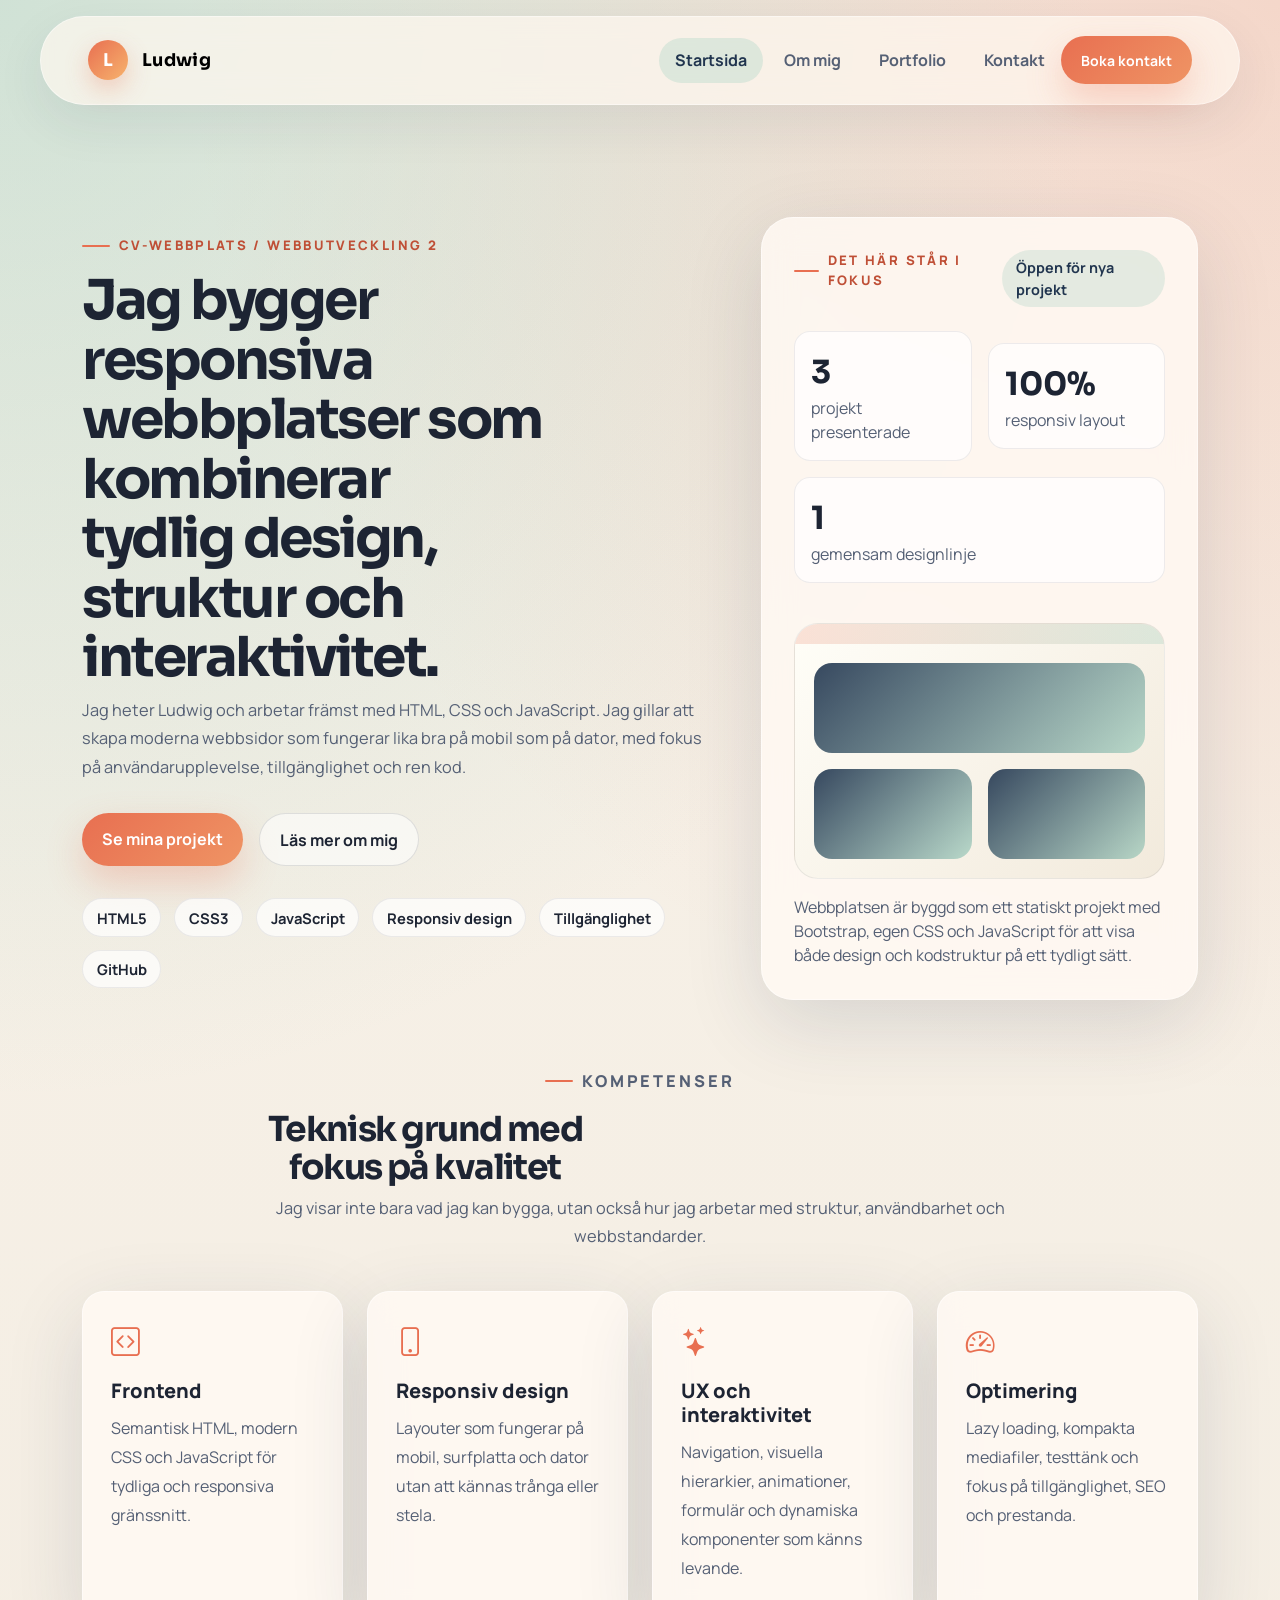
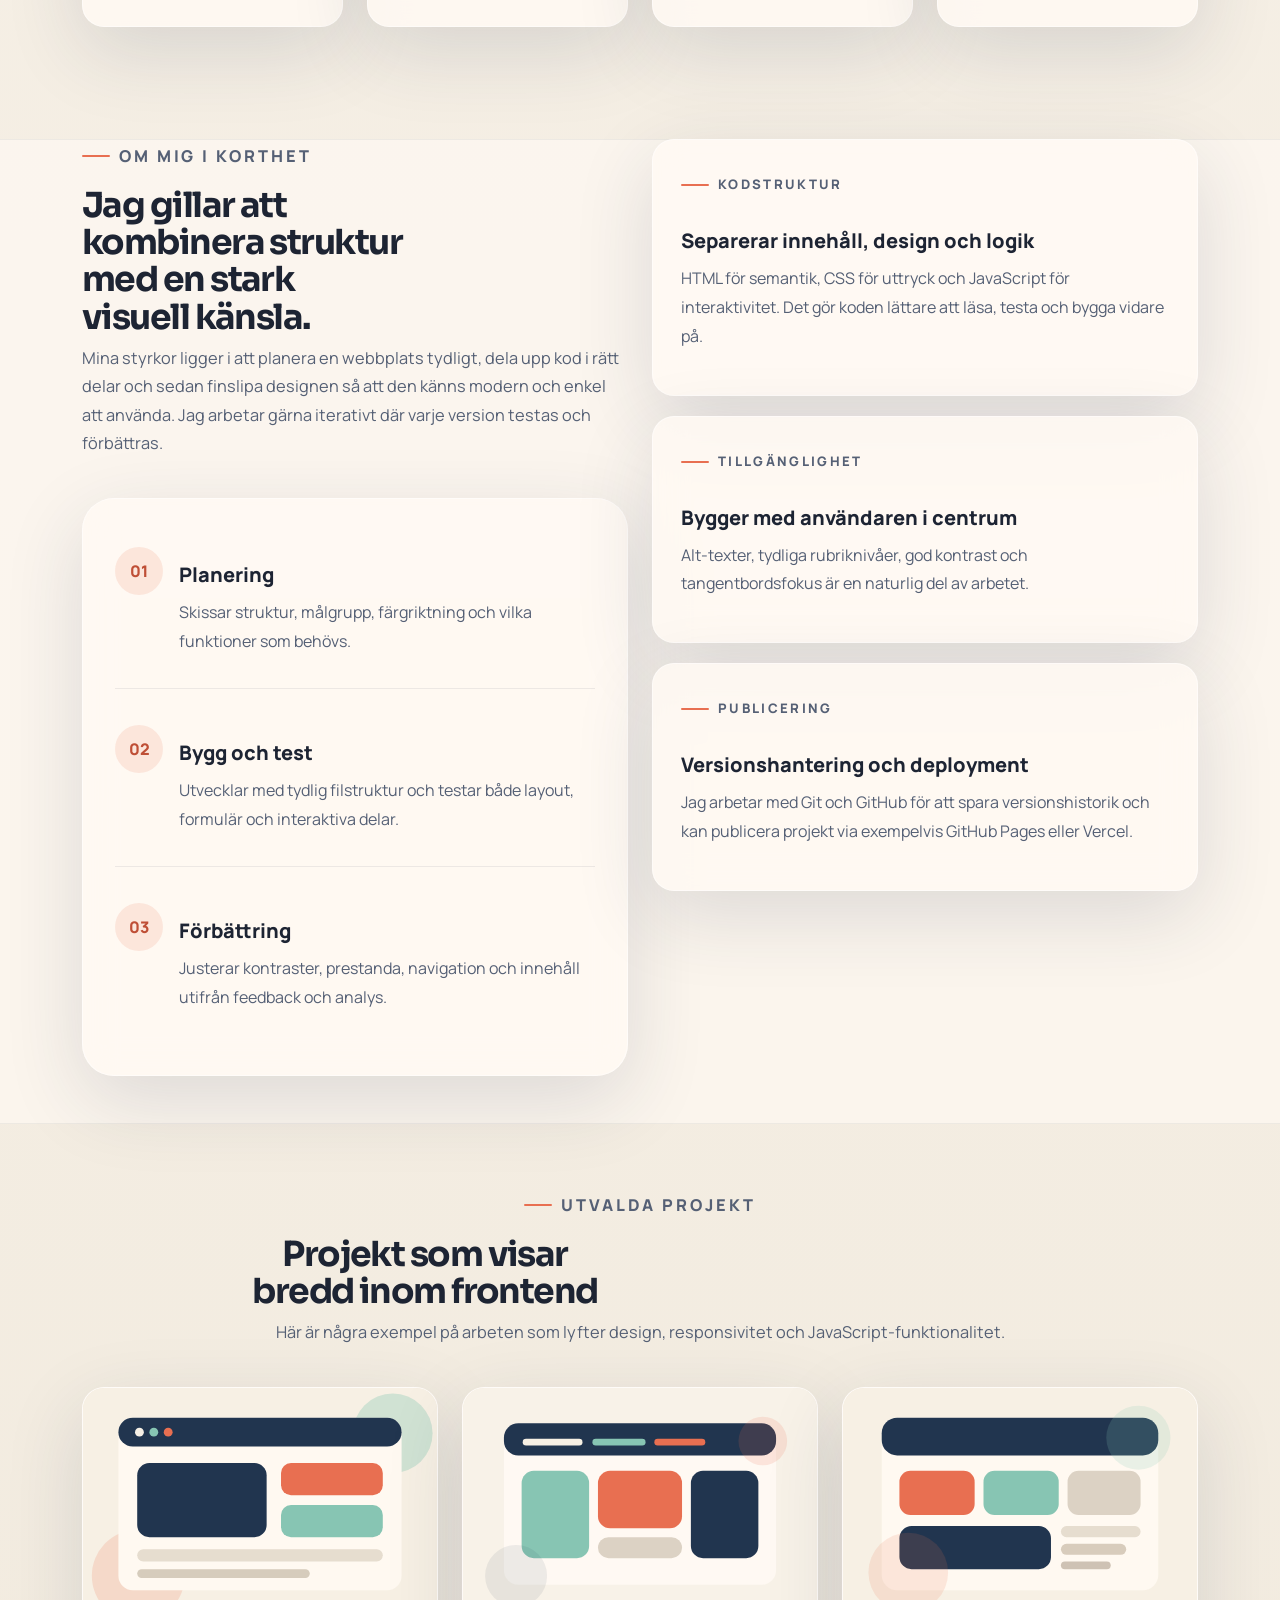
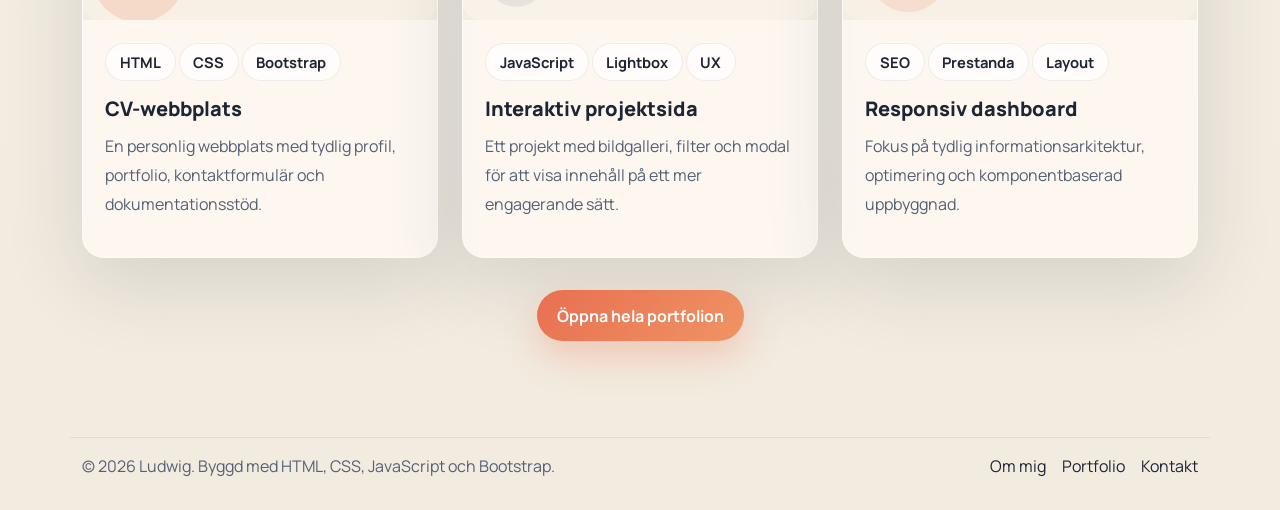
==== index.html @ deae2a29 "dwa" ====
<!doctype html>
<html lang="sv">
<head>
  <meta charset="utf-8">
  <meta name="viewport" content="width=device-width, initial-scale=1">
  <meta name="description" content="Personlig CV-webbplats för Ludwig med fokus på HTML, CSS, JavaScript, responsiv design och interaktiva webbupplevelser.">
  <title>Ludwig | Frontendutvecklare och webbdesigner</title>
  <link rel="preconnect" href="https://fonts.googleapis.com">
  <link rel="preconnect" href="https://fonts.gstatic.com" crossorigin>
  <link href="https://fonts.googleapis.com/css2?family=Manrope:wght@400;500;600;700;800&family=Sora:wght@600;700;800&display=swap" rel="stylesheet">
  <link href="https://cdn.jsdelivr.net/npm/bootstrap@5.3.3/dist/css/bootstrap.min.css" rel="stylesheet">
  <link href="https://cdn.jsdelivr.net/npm/bootstrap-icons@1.11.3/font/bootstrap-icons.min.css" rel="stylesheet">
  <link rel="stylesheet" href="assets/css/style.css">
</head>
<body data-page="home">
  <a class="skip-link" href="#main-content">Hoppa till innehållet</a>

  <header class="site-header">
    <nav class="navbar navbar-expand-lg">
      <div class="container">
        <a class="navbar-brand" href="index.html" aria-label="Startsida">
          <span class="brand-mark">L</span>
          <span>Ludwig</span>
        </a>
        <button class="navbar-toggler" type="button" data-bs-toggle="collapse" data-bs-target="#primary-nav" aria-controls="primary-nav" aria-expanded="false" aria-label="Visa navigation">
          <span class="navbar-toggler-icon"></span>
        </button>
        <div class="collapse navbar-collapse" id="primary-nav">
          <ul class="navbar-nav ms-auto mb-3 mb-lg-0">
            <li class="nav-item"><a class="nav-link" data-nav="home" href="index.html">Startsida</a></li>
            <li class="nav-item"><a class="nav-link" data-nav="about" href="om-mig.html">Om mig</a></li>
            <li class="nav-item"><a class="nav-link" data-nav="portfolio" href="portfolio.html">Portfolio</a></li>
            <li class="nav-item"><a class="nav-link" data-nav="contact" href="kontakt.html">Kontakt</a></li>
          </ul>
          <a class="btn btn-brand btn-sm" href="kontakt.html">Boka kontakt</a>
        </div>
      </div>
    </nav>
  </header>

  <main id="main-content">
    <section class="hero-section">
      <div class="container">
        <div class="row align-items-center g-5">
          <div class="col-lg-7" data-reveal>
            <p class="eyebrow">CV-webbplats / Webbutveckling 2</p>
            <h1 class="display-title">Jag bygger responsiva webbplatser som kombinerar tydlig design, struktur och interaktivitet.</h1>
            <p class="lead-copy">
              Jag heter Ludwig och arbetar främst med HTML, CSS och JavaScript. Jag gillar att skapa moderna webbsidor som fungerar lika bra på mobil som på dator, med fokus på användarupplevelse, tillgänglighet och ren kod.
            </p>
            <div class="hero-actions">
              <a class="btn btn-brand" href="portfolio.html">Se mina projekt</a>
              <a class="btn btn-ghost" href="om-mig.html">Läs mer om mig</a>
            </div>
            <div class="skill-strip" aria-label="Nyckelkompetenser">
              <span>HTML5</span>
              <span>CSS3</span>
              <span>JavaScript</span>
              <span>Responsiv design</span>
              <span>Tillgänglighet</span>
              <span>GitHub</span>
            </div>
          </div>
          <div class="col-lg-5" data-reveal>
            <div class="hero-card">
              <div class="hero-card-top">
                <p class="mini-label">Det här står i fokus</p>
                <span class="availability-pill">Öppen för nya projekt</span>
              </div>
              <div class="hero-metrics">
                <article>
                  <strong>3</strong>
                  <span>projekt presenterade</span>
                </article>
                <article>
                  <strong>100%</strong>
                  <span>responsiv layout</span>
                </article>
                <article>
                  <strong>1</strong>
                  <span>gemensam designlinje</span>
                </article>
              </div>
              <div class="hero-preview">
                <div class="preview-window">
                  <div class="preview-bar"></div>
                  <div class="preview-content">
                    <div class="preview-panel preview-panel-large"></div>
                    <div class="preview-row">
                      <div class="preview-panel"></div>
                      <div class="preview-panel"></div>
                    </div>
                  </div>
                </div>
              </div>
              <p class="hero-note">
                Webbplatsen är byggd som ett statiskt projekt med Bootstrap, egen CSS och JavaScript för att visa både design och kodstruktur på ett tydligt sätt.
              </p>
            </div>
          </div>
        </div>
      </div>
    </section>

    <section class="section-space">
      <div class="container">
        <div class="section-heading" data-reveal>
          <p class="eyebrow">Kompetenser</p>
          <h2>Teknisk grund med fokus på kvalitet</h2>
          <p>Jag visar inte bara vad jag kan bygga, utan också hur jag arbetar med struktur, användbarhet och webbstandarder.</p>
        </div>
        <div class="row g-4">
          <div class="col-md-6 col-xl-3" data-reveal>
            <article class="feature-card">
              <i class="bi bi-code-square" aria-hidden="true"></i>
              <h3>Frontend</h3>
              <p>Semantisk HTML, modern CSS och JavaScript för tydliga och responsiva gränssnitt.</p>
            </article>
          </div>
          <div class="col-md-6 col-xl-3" data-reveal>
            <article class="feature-card">
              <i class="bi bi-phone" aria-hidden="true"></i>
              <h3>Responsiv design</h3>
              <p>Layouter som fungerar på mobil, surfplatta och dator utan att kännas trånga eller stela.</p>
            </article>
          </div>
          <div class="col-md-6 col-xl-3" data-reveal>
            <article class="feature-card">
              <i class="bi bi-stars" aria-hidden="true"></i>
              <h3>UX och interaktivitet</h3>
              <p>Navigation, visuella hierarkier, animationer, formulär och dynamiska komponenter som känns levande.</p>
            </article>
          </div>
          <div class="col-md-6 col-xl-3" data-reveal>
            <article class="feature-card">
              <i class="bi bi-speedometer2" aria-hidden="true"></i>
              <h3>Optimering</h3>
              <p>Lazy loading, kompakta mediafiler, testtänk och fokus på tillgänglighet, SEO och prestanda.</p>
            </article>
          </div>
        </div>
      </div>
    </section>

    <section class="section-space section-surface">
      <div class="container">
        <div class="row g-4 align-items-start">
          <div class="col-lg-6" data-reveal>
            <div class="section-heading left-aligned">
              <p class="eyebrow">Om mig i korthet</p>
              <h2>Jag gillar att kombinera struktur med en stark visuell känsla.</h2>
              <p>
                Mina styrkor ligger i att planera en webbplats tydligt, dela upp kod i rätt delar och sedan finslipa designen så att den känns modern och enkel att använda. Jag arbetar gärna iterativt där varje version testas och förbättras.
              </p>
            </div>
            <div class="timeline-card">
              <div class="timeline-item">
                <span class="timeline-year">01</span>
                <div>
                  <h3>Planering</h3>
                  <p>Skissar struktur, målgrupp, färgriktning och vilka funktioner som behövs.</p>
                </div>
              </div>
              <div class="timeline-item">
                <span class="timeline-year">02</span>
                <div>
                  <h3>Bygg och test</h3>
                  <p>Utvecklar med tydlig filstruktur och testar både layout, formulär och interaktiva delar.</p>
                </div>
              </div>
              <div class="timeline-item">
                <span class="timeline-year">03</span>
                <div>
                  <h3>Förbättring</h3>
                  <p>Justerar kontraster, prestanda, navigation och innehåll utifrån feedback och analys.</p>
                </div>
              </div>
            </div>
          </div>
          <div class="col-lg-6" data-reveal>
            <div class="insight-grid">
              <article class="insight-card">
                <p class="mini-label">Kodstruktur</p>
                <h3>Separerar innehåll, design och logik</h3>
                <p>HTML för semantik, CSS för uttryck och JavaScript för interaktivitet. Det gör koden lättare att läsa, testa och bygga vidare på.</p>
              </article>
              <article class="insight-card">
                <p class="mini-label">Tillgänglighet</p>
                <h3>Bygger med användaren i centrum</h3>
                <p>Alt-texter, tydliga rubriknivåer, god kontrast och tangentbordsfokus är en naturlig del av arbetet.</p>
              </article>
              <article class="insight-card">
                <p class="mini-label">Publicering</p>
                <h3>Versionshantering och deployment</h3>
                <p>Jag arbetar med Git och GitHub för att spara versionshistorik och kan publicera projekt via exempelvis GitHub Pages eller Vercel.</p>
              </article>
            </div>
          </div>
        </div>
      </div>
    </section>

    <section class="section-space">
      <div class="container">
        <div class="section-heading" data-reveal>
          <p class="eyebrow">Utvalda projekt</p>
          <h2>Projekt som visar bredd inom frontend</h2>
          <p>Här är några exempel på arbeten som lyfter design, responsivitet och JavaScript-funktionalitet.</p>
        </div>
        <div class="row g-4">
          <div class="col-md-6 col-xl-4" data-reveal>
            <article class="project-preview-card">
              <img src="assets/images/project-cv.svg" alt="Illustration av en CV-webbplats i webbläsare" width="640" height="420" loading="lazy">
              <div class="project-preview-content">
                <div class="tag-row">
                  <span>HTML</span>
                  <span>CSS</span>
                  <span>Bootstrap</span>
                </div>
                <h3>CV-webbplats</h3>
                <p>En personlig webbplats med tydlig profil, portfolio, kontaktformulär och dokumentationsstöd.</p>
              </div>
            </article>
          </div>
          <div class="col-md-6 col-xl-4" data-reveal>
            <article class="project-preview-card">
              <img src="assets/images/project-gallery.svg" alt="Illustration av ett galleri med bilder och filter" width="640" height="420" loading="lazy">
              <div class="project-preview-content">
                <div class="tag-row">
                  <span>JavaScript</span>
                  <span>Lightbox</span>
                  <span>UX</span>
                </div>
                <h3>Interaktiv projektsida</h3>
                <p>Ett projekt med bildgalleri, filter och modal för att visa innehåll på ett mer engagerande sätt.</p>
              </div>
            </article>
          </div>
          <div class="col-md-6 col-xl-4" data-reveal>
            <article class="project-preview-card">
              <img src="assets/images/project-dashboard.svg" alt="Illustration av en dashboard med statistikpaneler" width="640" height="420" loading="lazy">
              <div class="project-preview-content">
                <div class="tag-row">
                  <span>SEO</span>
                  <span>Prestanda</span>
                  <span>Layout</span>
                </div>
                <h3>Responsiv dashboard</h3>
                <p>Fokus på tydlig informationsarkitektur, optimering och komponentbaserad uppbyggnad.</p>
              </div>
            </article>
          </div>
        </div>
        <div class="section-cta" data-reveal>
          <a class="btn btn-brand" href="portfolio.html">Öppna hela portfolion</a>
        </div>
      </div>
    </section>
  </main>

  <footer class="site-footer">
    <div class="container footer-layout">
      <p>© <span data-current-year></span> Ludwig. Byggd med HTML, CSS, JavaScript och Bootstrap.</p>
      <div class="footer-links">
        <a href="om-mig.html">Om mig</a>
        <a href="portfolio.html">Portfolio</a>
        <a href="kontakt.html">Kontakt</a>
      </div>
    </div>
  </footer>

  <script src="https://cdn.jsdelivr.net/npm/bootstrap@5.3.3/dist/js/bootstrap.bundle.min.js"></script>
  <script src="assets/js/main.js"></script>
</body>
</html>
---- assets/css/style.css ----
:root {
  --bg: #f5efe5;
  --bg-soft: #fffaf4;
  --surface: rgba(255, 250, 244, 0.84);
  --surface-strong: #fff8ef;
  --ink: #1d2433;
  --ink-soft: #556075;
  --line: rgba(29, 36, 51, 0.12);
  --accent: #e86f51;
  --accent-dark: #bf4f36;
  --accent-soft: rgba(232, 111, 81, 0.14);
  --mint: #87c5b3;
  --navy: #21354f;
  --shadow: 0 24px 80px rgba(33, 53, 79, 0.14);
  --radius-xl: 32px;
  --radius-lg: 22px;
  --radius-md: 16px;
}

*,
*::before,
*::after {
  box-sizing: border-box;
}

html {
  scroll-behavior: smooth;
}

body {
  margin: 0;
  font-family: "Manrope", sans-serif;
  color: var(--ink);
  background:
    radial-gradient(circle at top left, rgba(135, 197, 179, 0.35), transparent 28%),
    radial-gradient(circle at top right, rgba(232, 111, 81, 0.2), transparent 28%),
    linear-gradient(180deg, #f7f1e8 0%, #f2ebdf 100%);
  min-height: 100vh;
}

img {
  display: block;
  max-width: 100%;
  height: auto;
}

a {
  color: inherit;
  text-decoration: none;
}

a:hover {
  color: inherit;
}

.skip-link {
  position: absolute;
  top: -48px;
  left: 1rem;
  z-index: 1000;
  padding: 0.75rem 1rem;
  border-radius: 999px;
  background: var(--navy);
  color: #fff;
  transition: top 0.2s ease;
}

.skip-link:focus {
  top: 1rem;
}

.site-header {
  position: sticky;
  top: 0;
  z-index: 100;
  padding-top: 1rem;
}

.navbar {
  margin: 0 auto;
  max-width: 1200px;
  border: 1px solid rgba(255, 255, 255, 0.42);
  border-radius: 999px;
  background: rgba(255, 248, 239, 0.7);
  backdrop-filter: blur(14px);
  box-shadow: 0 18px 50px rgba(33, 53, 79, 0.08);
}

.navbar > .container {
  padding: 0.65rem 1.15rem;
}

.navbar-brand {
  display: inline-flex;
  align-items: center;
  gap: 0.85rem;
  font-family: "Sora", sans-serif;
  font-size: 1.1rem;
  font-weight: 700;
  letter-spacing: 0.02em;
}

.brand-mark {
  display: grid;
  place-items: center;
  width: 2.5rem;
  height: 2.5rem;
  border-radius: 50%;
  background: linear-gradient(135deg, var(--accent), #f7b36d);
  color: #fff;
  box-shadow: 0 10px 24px rgba(232, 111, 81, 0.3);
}

.navbar-nav {
  gap: 0.35rem;
}

.nav-link {
  font-weight: 700;
  color: var(--ink-soft);
  border-radius: 999px;
  padding: 0.65rem 1rem !important;
}

.nav-link:hover,
.nav-link:focus-visible {
  color: var(--ink);
  background: rgba(255, 255, 255, 0.66);
}

.nav-link.is-active {
  color: var(--navy);
  background: rgba(135, 197, 179, 0.24);
}

.navbar-toggler {
  border: 1px solid var(--line);
  border-radius: 50%;
  width: 3rem;
  height: 3rem;
  padding: 0;
}

.btn {
  border-radius: 999px;
  font-weight: 700;
  padding: 0.85rem 1.25rem;
}

.btn-brand {
  background: linear-gradient(135deg, var(--accent), #ef9464);
  color: #fff;
  border: 0;
  box-shadow: 0 16px 36px rgba(232, 111, 81, 0.28);
}

.btn-brand:hover,
.btn-brand:focus-visible {
  color: #fff;
  background: linear-gradient(135deg, var(--accent-dark), #d7774c);
}

.btn-ghost {
  border: 1px solid var(--line);
  background: rgba(255, 255, 255, 0.56);
  color: var(--ink);
}

.btn-ghost:hover,
.btn-ghost:focus-visible {
  background: rgba(255, 255, 255, 0.92);
  color: var(--ink);
}

.hero-section,
.page-hero {
  padding: 7rem 0 2rem;
}

.page-hero-copy {
  max-width: 920px;
}

.section-heading {
  max-width: 820px;
}

.display-title,
.page-hero h1,
.section-heading h2,
.bio-card h2,
.form-card h2,
.contact-info-card h2 {
  font-family: "Sora", sans-serif;
  font-weight: 700;
  line-height: 1.08;
  letter-spacing: -0.045em;
  text-wrap: balance;
}

.display-title {
  max-width: 11ch;
  font-size: clamp(2.5rem, 4.3vw, 4.2rem);
}

.page-hero h1,
.section-heading h2 {
  max-width: 15ch;
  font-size: clamp(1.85rem, 2.7vw, 2.9rem);
}

.bio-card h2,
.form-card h2,
.contact-info-card h2 {
  font-size: clamp(1.8rem, 2.4vw, 2.5rem);
}

.eyebrow,
.mini-label {
  display: inline-flex;
  align-items: center;
  gap: 0.55rem;
  margin-bottom: 1rem;
  font-size: 0.82rem;
  font-weight: 800;
  letter-spacing: 0.18em;
  text-transform: uppercase;
  color: var(--accent-dark);
}

.eyebrow::before,
.mini-label::before {
  content: "";
  width: 1.75rem;
  height: 2px;
  border-radius: 999px;
  background: var(--accent);
}

.lead-copy,
.page-hero-copy p,
.section-heading p,
.bio-card p,
.contact-info-card p,
.form-note {
  color: var(--ink-soft);
  font-size: 1.02rem;
  line-height: 1.75;
}

.hero-actions,
.form-actions {
  display: flex;
  flex-wrap: wrap;
  gap: 1rem;
  margin-top: 2rem;
}

.skill-strip {
  display: flex;
  flex-wrap: wrap;
  gap: 0.8rem;
  margin-top: 2rem;
}

.skill-strip span,
.tag-row span {
  display: inline-flex;
  align-items: center;
  padding: 0.45rem 0.85rem;
  border-radius: 999px;
  background: rgba(255, 255, 255, 0.7);
  border: 1px solid rgba(29, 36, 51, 0.08);
  color: var(--ink);
  font-size: 0.92rem;
  font-weight: 700;
}

.hero-card,
.feature-card,
.timeline-card,
.insight-card,
.project-preview-card,
.bio-card,
.stack-card,
.project-card,
.contact-info-card,
.form-card {
  border: 1px solid rgba(255, 255, 255, 0.48);
  background: var(--surface);
  backdrop-filter: blur(16px);
  box-shadow: var(--shadow);
}

.hero-card,
.timeline-card,
.bio-card,
.contact-info-card,
.form-card {
  padding: 2rem;
  border-radius: var(--radius-xl);
}

.hero-card-top,
.footer-layout,
.contact-line,
.timeline-item,
.hero-metrics,
.filter-bar {
  display: flex;
  align-items: center;
}

.hero-card-top,
.footer-layout {
  justify-content: space-between;
}

.availability-pill {
  padding: 0.45rem 0.85rem;
  border-radius: 999px;
  background: rgba(135, 197, 179, 0.22);
  color: var(--navy);
  font-size: 0.9rem;
  font-weight: 700;
}

.hero-metrics {
  gap: 1rem;
  margin: 1.5rem 0;
  flex-wrap: wrap;
}

.hero-metrics article {
  flex: 1 1 140px;
  padding: 1rem;
  border-radius: var(--radius-md);
  background: rgba(255, 255, 255, 0.72);
  border: 1px solid rgba(29, 36, 51, 0.08);
}

.hero-metrics strong {
  display: block;
  font-size: 2rem;
  font-family: "Sora", sans-serif;
}

.hero-metrics span {
  color: var(--ink-soft);
}

.hero-preview {
  padding: 1rem 0;
}

.preview-window {
  overflow: hidden;
  border-radius: 24px;
  background: linear-gradient(135deg, #fffef8, #f2eadc);
  border: 1px solid rgba(29, 36, 51, 0.08);
}

.preview-bar {
  height: 1.2rem;
  background: linear-gradient(90deg, rgba(232, 111, 81, 0.2), rgba(135, 197, 179, 0.24));
}

.preview-content {
  padding: 1.2rem;
}

.preview-panel,
.preview-panel-large {
  border-radius: 18px;
  background: linear-gradient(135deg, rgba(33, 53, 79, 0.9), rgba(135, 197, 179, 0.55));
}

.preview-panel-large {
  min-height: 140px;
  margin-bottom: 1rem;
}

.preview-row {
  display: grid;
  grid-template-columns: repeat(2, 1fr);
  gap: 1rem;
}

.preview-panel {
  min-height: 90px;
}

.hero-note {
  margin: 0;
  color: var(--ink-soft);
}

.section-space {
  padding: 2rem 0 5rem;
}

.section-surface {
  position: relative;
}

.section-surface::before {
  content: "";
  position: absolute;
  inset: 2rem 0;
  z-index: -1;
  background: rgba(255, 250, 244, 0.68);
  border-top: 1px solid rgba(29, 36, 51, 0.06);
  border-bottom: 1px solid rgba(29, 36, 51, 0.06);
}

.section-heading {
  margin: 0 auto 2.5rem;
  text-align: center;
}

.left-aligned {
  text-align: left;
  margin-left: 0;
}

.feature-card,
.insight-card,
.stack-card,
.project-card,
.project-preview-card {
  height: 100%;
  border-radius: var(--radius-lg);
}

.feature-card,
.insight-card,
.stack-card {
  padding: 1.75rem;
}

.feature-card i {
  font-size: 1.8rem;
  color: var(--accent);
}

.feature-card h3,
.timeline-item h3,
.insight-card h3,
.project-preview-content h3,
.project-card h2,
.stack-card h3,
.modal-section h3 {
  margin: 1rem 0 0.7rem;
  font-size: 1.25rem;
  font-weight: 800;
}

.feature-card p,
.timeline-item p,
.insight-card p,
.project-preview-content p,
.project-card p,
.stack-card li,
.modal-section p,
.form-status {
  color: var(--ink-soft);
  line-height: 1.8;
}

.timeline-card {
  display: grid;
  gap: 1.25rem;
}

.timeline-item {
  align-items: flex-start;
  gap: 1rem;
  padding: 1rem 0;
  border-bottom: 1px solid rgba(29, 36, 51, 0.08);
}

.timeline-item:last-child {
  border-bottom: 0;
}

.timeline-year {
  display: inline-flex;
  align-items: center;
  justify-content: center;
  width: 3rem;
  height: 3rem;
  border-radius: 50%;
  flex-shrink: 0;
  background: var(--accent-soft);
  color: var(--accent-dark);
  font-weight: 800;
}

.insight-grid {
  display: grid;
  gap: 1.25rem;
}

.project-preview-card,
.project-card {
  overflow: hidden;
}

.project-preview-card img,
.project-card img,
#projectModalImage {
  width: 100%;
  object-fit: cover;
  background: #f4ede1;
}

.project-preview-content,
.project-card-body {
  padding: 1.4rem;
}

.section-cta {
  margin-top: 2rem;
  text-align: center;
}

.bio-card-accent {
  background: linear-gradient(160deg, rgba(33, 53, 79, 0.94), rgba(55, 88, 121, 0.94));
  color: #fff;
}

.bio-card-accent p,
.bio-card-accent .mini-label,
.bio-card-accent .tag-row span {
  color: rgba(255, 255, 255, 0.84);
}

.bio-card-accent .mini-label::before {
  background: rgba(255, 255, 255, 0.8);
}

.bio-card-accent .tag-row span {
  background: rgba(255, 255, 255, 0.08);
  border-color: rgba(255, 255, 255, 0.12);
}

.clean-list {
  padding-left: 1.2rem;
  margin: 0;
}

.clean-list li + li {
  margin-top: 0.75rem;
}

.custom-accordion {
  border-radius: var(--radius-xl);
  overflow: hidden;
  border: 1px solid rgba(29, 36, 51, 0.08);
}

.custom-accordion .accordion-item {
  background: rgba(255, 255, 255, 0.6);
  border: 0;
}

.custom-accordion .accordion-button {
  background: transparent;
  color: var(--ink);
  font-weight: 800;
  box-shadow: none;
  padding: 1.2rem 1.4rem;
}

.custom-accordion .accordion-button:not(.collapsed) {
  background: rgba(135, 197, 179, 0.14);
  color: var(--navy);
}

.custom-accordion .accordion-body {
  color: var(--ink-soft);
  line-height: 1.8;
  padding: 0 1.4rem 1.4rem;
}

.filter-bar {
  gap: 0.8rem;
  justify-content: center;
  flex-wrap: wrap;
  margin-bottom: 2.5rem;
}

.filter-button {
  border: 1px solid rgba(29, 36, 51, 0.1);
  border-radius: 999px;
  padding: 0.8rem 1rem;
  background: rgba(255, 255, 255, 0.66);
  font-weight: 800;
  color: var(--ink-soft);
}

.filter-button:hover,
.filter-button:focus-visible,
.filter-button.is-active {
  background: var(--navy);
  color: #fff;
  border-color: var(--navy);
}

.project-card-wrap.is-hidden {
  display: none;
}

.project-modal {
  border: 0;
  border-radius: var(--radius-xl);
  background: rgba(255, 250, 244, 0.96);
}

.project-modal .modal-header,
.project-modal .modal-body {
  padding: 1.5rem 1.5rem 0;
}

.project-modal .modal-body {
  padding-bottom: 1.5rem;
}

.modal-section + .modal-section {
  margin-top: 1.5rem;
}

.contact-line {
  gap: 1rem;
  align-items: flex-start;
  padding: 1rem 0;
  border-bottom: 1px solid rgba(29, 36, 51, 0.08);
}

.contact-line:last-child {
  border-bottom: 0;
}

.contact-line i {
  color: var(--accent);
  font-size: 1.25rem;
}

.contact-line strong,
.form-label {
  display: block;
  font-weight: 800;
}

.form-card .form-control {
  border-radius: 18px;
  border: 1px solid rgba(29, 36, 51, 0.12);
  padding: 0.95rem 1rem;
  background: rgba(255, 255, 255, 0.72);
}

.form-card .form-control:focus,
.form-card .form-check-input:focus {
  border-color: rgba(232, 111, 81, 0.65);
  box-shadow: 0 0 0 0.3rem rgba(232, 111, 81, 0.16);
}

.form-card textarea.form-control {
  min-height: 180px;
  resize: vertical;
}

.form-note {
  margin: 0;
  align-self: center;
}

.form-status {
  margin-top: 1rem;
  font-weight: 700;
}

.form-status.is-error {
  color: #b64035;
}

.form-status.is-success {
  color: #1d6a56;
}

.site-footer {
  padding: 1rem 0 2rem;
}

.footer-layout {
  gap: 1rem;
  justify-content: space-between;
  padding-top: 1rem;
  border-top: 1px solid rgba(29, 36, 51, 0.08);
}

.footer-layout p {
  margin: 0;
  color: var(--ink-soft);
}

.footer-links {
  display: flex;
  flex-wrap: wrap;
  gap: 1rem;
}

.js [data-reveal] {
  opacity: 0;
  transform: translateY(18px);
  transition: opacity 0.6s ease, transform 0.6s ease;
}

.js [data-reveal].is-visible {
  opacity: 1;
  transform: translateY(0);
}

@media (max-width: 991.98px) {
  .navbar {
    border-radius: 28px;
  }

  .navbar-collapse {
    padding-top: 1rem;
  }

  .hero-section,
  .page-hero {
    padding-top: 6rem;
  }

  .footer-layout {
    flex-direction: column;
    align-items: flex-start;
  }
}

@media (max-width: 767.98px) {
  .hero-card,
  .timeline-card,
  .bio-card,
  .contact-info-card,
  .form-card {
    padding: 1.5rem;
  }

  .display-title {
    max-width: 12ch;
    font-size: clamp(2.2rem, 10vw, 3rem);
  }

  .page-hero h1,
  .section-heading h2 {
    max-width: 14ch;
    font-size: clamp(1.7rem, 7vw, 2.3rem);
  }

  .hero-actions,
  .form-actions {
    flex-direction: column;
    align-items: stretch;
  }

  .skill-strip,
  .tag-row {
    gap: 0.6rem;
  }

  .hero-card-top {
    flex-direction: column;
    align-items: flex-start;
    gap: 0.75rem;
  }

  .preview-row {
    grid-template-columns: 1fr;
  }
}

@media (prefers-reduced-motion: reduce) {
  html {
    scroll-behavior: auto;
  }

  *,
  *::before,
  *::after {
    animation: none !important;
    transition: none !important;
  }

  .js [data-reveal] {
    opacity: 1;
    transform: none;
  }
}
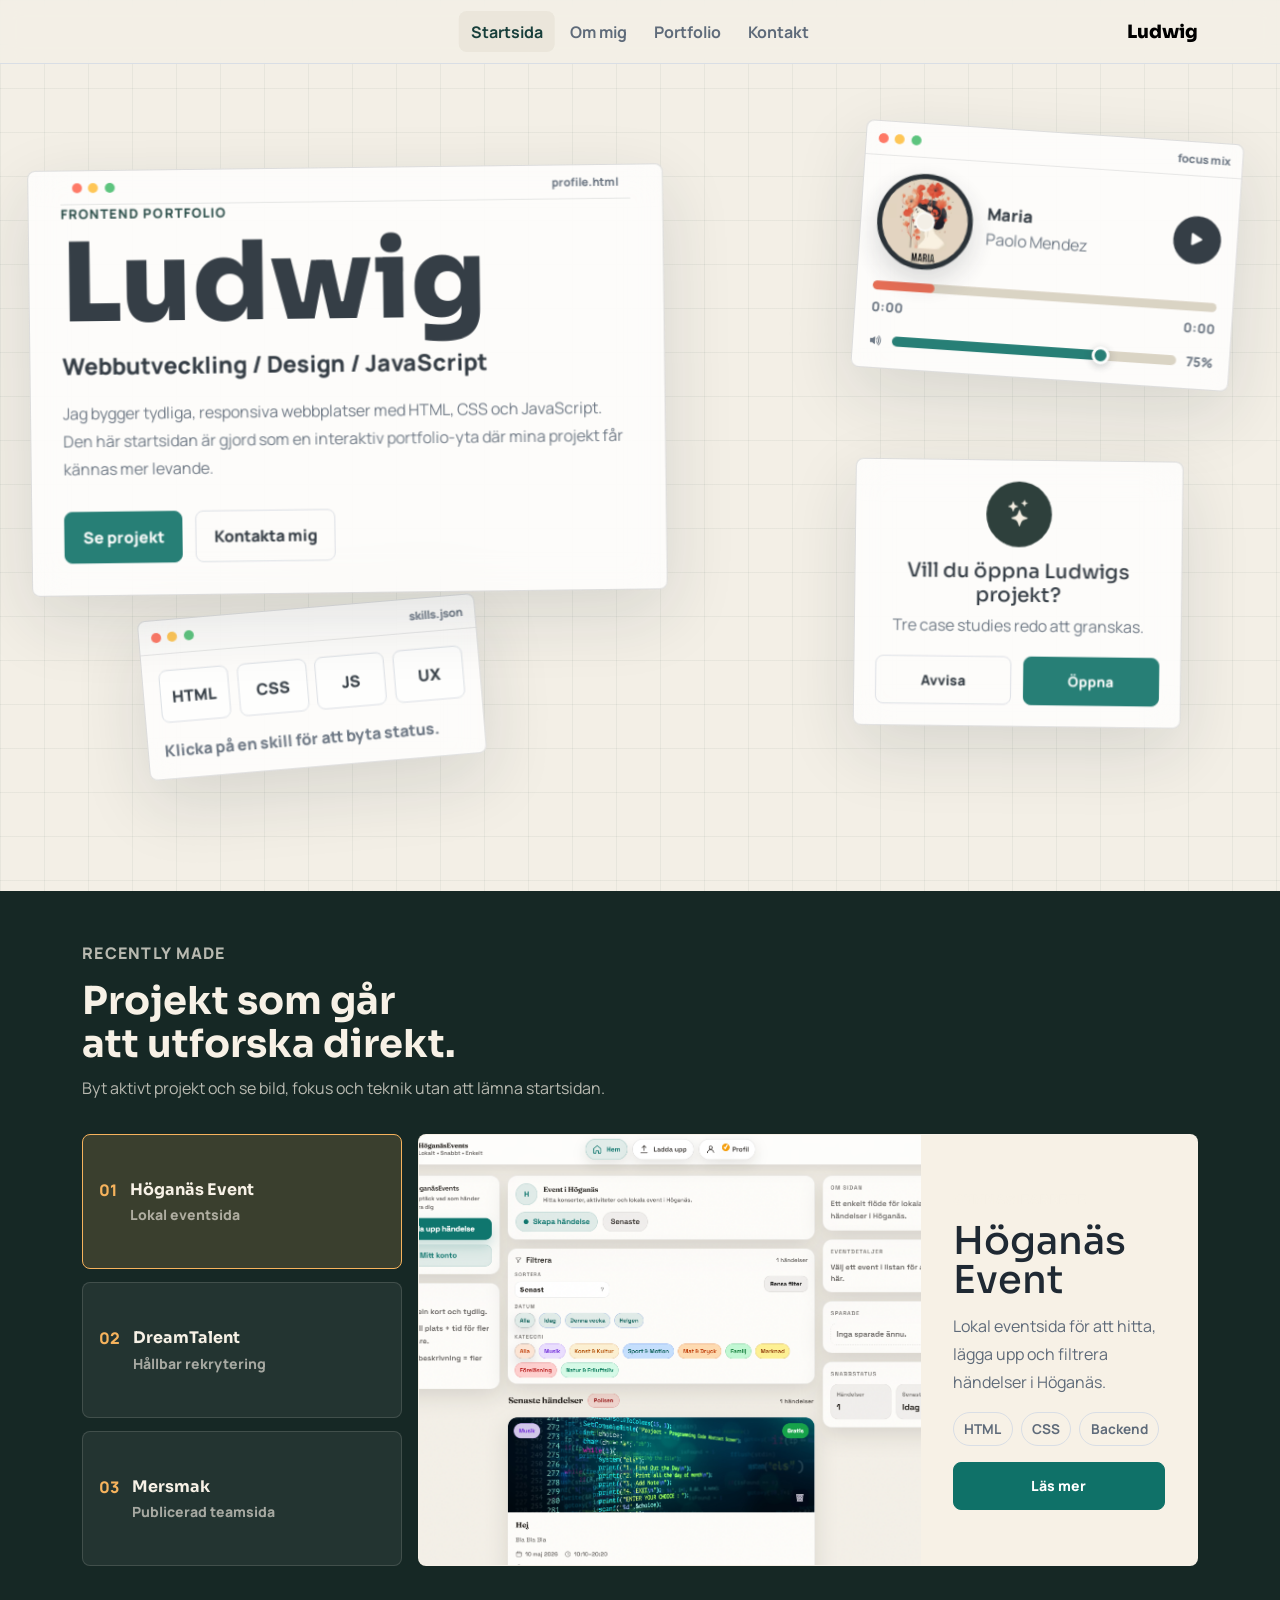
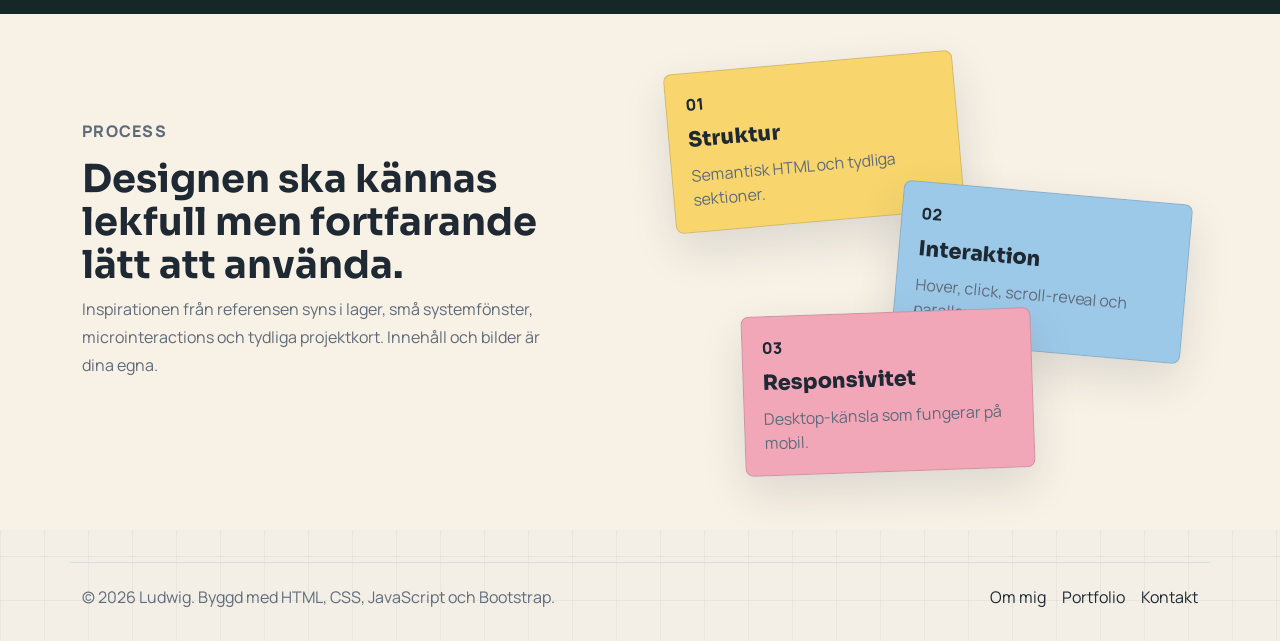
==== commit 9317004b: "ALLting" ====
--- a/index.html
+++ b/index.html
@@ -3,8 +3,8 @@
 <head>
   <meta charset="utf-8">
   <meta name="viewport" content="width=device-width, initial-scale=1">
-  <meta name="description" content="Personlig CV-webbplats för Ludwig med fokus på HTML, CSS, JavaScript, responsiv design och interaktiva webbupplevelser.">
-  <title>Ludwig | Frontendutvecklare och webbdesigner</title>
+  <meta name="description" content="Digital CV-profil för Ludwig med interaktiv portfolio, projekt och kontaktvägar.">
+  <title>Ludwig | Interaktiv portfolio</title>
   <link rel="preconnect" href="https://fonts.googleapis.com">
   <link rel="preconnect" href="https://fonts.gstatic.com" crossorigin>
   <link href="https://fonts.googleapis.com/css2?family=Manrope:wght@400;500;600;700;800&family=Sora:wght@600;700;800&display=swap" rel="stylesheet">
@@ -12,21 +12,21 @@
   <link href="https://cdn.jsdelivr.net/npm/bootstrap-icons@1.11.3/font/bootstrap-icons.min.css" rel="stylesheet">
   <link rel="stylesheet" href="assets/css/style.css">
 </head>
-<body data-page="home">
+<body data-page="home" class="home-desktop">
   <a class="skip-link" href="#main-content">Hoppa till innehållet</a>
 
   <header class="site-header">
     <nav class="navbar navbar-expand-lg">
       <div class="container">
         <a class="navbar-brand" href="index.html" aria-label="Startsida">
+          <span>Ludwig</span>
           <span class="brand-mark">L</span>
-          <span>Ludwig</span>
         </a>
         <button class="navbar-toggler" type="button" data-bs-toggle="collapse" data-bs-target="#primary-nav" aria-controls="primary-nav" aria-expanded="false" aria-label="Visa navigation">
           <span class="navbar-toggler-icon"></span>
         </button>
         <div class="collapse navbar-collapse" id="primary-nav">
-          <ul class="navbar-nav ms-auto mb-3 mb-lg-0">
+          <ul class="navbar-nav mb-3 mb-lg-0">
             <li class="nav-item"><a class="nav-link" data-nav="home" href="index.html">Startsida</a></li>
             <li class="nav-item"><a class="nav-link" data-nav="about" href="om-mig.html">Om mig</a></li>
             <li class="nav-item"><a class="nav-link" data-nav="portfolio" href="portfolio.html">Portfolio</a></li>
@@ -39,220 +39,166 @@
   </header>
 
   <main id="main-content">
-    <section class="hero-section">
+    <section class="desktop-hero" aria-label="Interaktiv introduktion">
+      <div class="desktop-grid" data-parallax-scene>
+        <article class="floating-window intro-window" data-float-card data-depth="0.04" data-reveal>
+          <div class="window-bar">
+            <span></span>
+            <span></span>
+            <span></span>
+            <small>profile.html</small>
+          </div>
+          <p class="eyebrow">Frontend portfolio</p>
+          <h1>Ludwig</h1>
+          <p class="role-line">Webbutveckling / Design / JavaScript</p>
+          <p class="desktop-lead">
+            Jag bygger tydliga, responsiva webbplatser med HTML, CSS och JavaScript. Den här startsidan är gjord som en interaktiv portfolio-yta där mina projekt får kännas mer levande.
+          </p>
+          <div class="hero-actions">
+            <a class="btn btn-brand" href="#featured-work">Se projekt</a>
+            <a class="btn btn-ghost" href="kontakt.html">Kontakta mig</a>
+          </div>
+        </article>
+
+        <article class="floating-window player-window" data-float-card data-depth="-0.025" data-reveal>
+          <div class="window-bar">
+            <span></span>
+            <span></span>
+            <span></span>
+            <small>focus mix</small>
+          </div>
+          <div class="player-content">
+            <div class="cd-art" data-cd-art>
+              <img src="assets/images/Maria.png" alt="Omslag för låten Maria" width="120" height="120">
+            </div>
+            <div class="track-meta">
+              <strong>Maria</strong>
+              <p>Paolo Mendez</p>
+            </div>
+            <button class="round-action" type="button" data-play-toggle aria-label="Starta eller pausa låten Maria">
+              <i class="bi bi-play-fill"></i>
+            </button>
+          </div>
+          <div class="progress-track" aria-hidden="true">
+            <span data-progress-bar></span>
+          </div>
+          <div class="time-row">
+            <span data-player-time>0:00</span>
+            <span data-player-duration>0:00</span>
+          </div>
+          <label class="volume-control">
+            <i class="bi bi-volume-up-fill" aria-hidden="true"></i>
+            <span class="visually-hidden">Volym</span>
+            <input type="range" min="0" max="1" step="0.01" value="0.75" data-volume-slider>
+            <output data-volume-value>75%</output>
+          </label>
+          <audio data-player-audio src="assets/audio/focus.mp3" preload="metadata" loop></audio>
+        </article>
+
+        <article class="floating-window airdrop-window" data-float-card data-depth="0.06" data-reveal>
+          <div class="share-icon">
+            <i class="bi bi-stars"></i>
+          </div>
+          <h2>Vill du öppna Ludwigs projekt?</h2>
+          <p>Tre case studies redo att granskas.</p>
+          <div class="airdrop-actions">
+            <button class="btn btn-ghost btn-sm" type="button" data-dismiss-card>Avvisa</button>
+            <button class="btn btn-brand btn-sm" type="button" data-accept-projects>Öppna</button>
+          </div>
+        </article>
+
+        <article class="floating-window stack-window" data-float-card data-depth="-0.045" data-reveal>
+          <div class="window-bar">
+            <span></span>
+            <span></span>
+            <span></span>
+            <small>skills.json</small>
+          </div>
+          <div class="stack-list">
+            <button type="button" data-skill="HTML5">HTML</button>
+            <button type="button" data-skill="CSS3">CSS</button>
+            <button type="button" data-skill="JavaScript">JS</button>
+            <button type="button" data-skill="Responsiv design">UX</button>
+          </div>
+          <p data-skill-output>Klicka på en skill för att byta status.</p>
+        </article>
+      </div>
+    </section>
+
+    <section class="section-space project-stage" id="featured-work">
       <div class="container">
-        <div class="row align-items-center g-5">
-          <div class="col-lg-7" data-reveal>
-            <p class="eyebrow">CV-webbplats / Webbutveckling 2</p>
-            <h1 class="display-title">Jag bygger responsiva webbplatser som kombinerar tydlig design, struktur och interaktivitet.</h1>
-            <p class="lead-copy">
-              Jag heter Ludwig och arbetar främst med HTML, CSS och JavaScript. Jag gillar att skapa moderna webbsidor som fungerar lika bra på mobil som på dator, med fokus på användarupplevelse, tillgänglighet och ren kod.
+        <div class="section-heading left-aligned" data-reveal>
+          <p class="eyebrow">Recently made</p>
+          <h2>Projekt som går att utforska direkt.</h2>
+          <p>Byt aktivt projekt och se bild, fokus och teknik utan att lämna startsidan.</p>
+        </div>
+
+        <div class="interactive-showcase" data-reveal>
+          <div class="project-switcher" role="tablist" aria-label="Välj projekt">
+            <button class="project-tab is-active" type="button" data-showcase="hoganas" role="tab" aria-selected="true">
+              <span>01</span>
+              <strong>Höganäs Event</strong>
+              <small>Lokal eventsida</small>
+            </button>
+            <button class="project-tab" type="button" data-showcase="dream" role="tab" aria-selected="false">
+              <span>02</span>
+              <strong>DreamTalent</strong>
+              <small>Hållbar rekrytering</small>
+            </button>
+            <button class="project-tab" type="button" data-showcase="mersmak" role="tab" aria-selected="false">
+              <span>03</span>
+              <strong>Mersmak</strong>
+              <small>Publicerad teamsida</small>
+            </button>
+          </div>
+
+          <article class="showcase-card" aria-live="polite">
+            <div class="showcase-image-wrap">
+              <img data-showcase-image src="assets/images/hoganasevent-screenshot.png" alt="Skärmbild av Höganäs Event" width="900" height="560">
+            </div>
+            <div class="showcase-copy">
+              <p class="mini-label" data-showcase-kicker>Gymnasiearbete</p>
+              <h3 data-showcase-title>Höganäs Event</h3>
+              <p data-showcase-text>Lokal eventsida för att hitta, lägga upp och filtrera händelser i Höganäs.</p>
+              <div class="tag-row" data-showcase-tags>
+                <span>HTML</span>
+                <span>CSS</span>
+                <span>Backend</span>
+              </div>
+              <a class="btn btn-brand btn-sm" href="portfolio.html#project-hoganasevent">Läs mer</a>
+            </div>
+          </article>
+        </div>
+      </div>
+    </section>
+
+    <section class="section-space collage-band">
+      <div class="container">
+        <div class="collage-layout">
+          <div class="section-heading left-aligned" data-reveal>
+            <p class="eyebrow">Process</p>
+            <h2>Designen ska kännas lekfull men fortfarande lätt att använda.</h2>
+            <p>
+              Inspirationen från referensen syns i lager, små systemfönster, microinteractions och tydliga projektkort. Innehåll och bilder är dina egna.
             </p>
-            <div class="hero-actions">
-              <a class="btn btn-brand" href="portfolio.html">Se mina projekt</a>
-              <a class="btn btn-ghost" href="om-mig.html">Läs mer om mig</a>
-            </div>
-            <div class="skill-strip" aria-label="Nyckelkompetenser">
-              <span>HTML5</span>
-              <span>CSS3</span>
-              <span>JavaScript</span>
-              <span>Responsiv design</span>
-              <span>Tillgänglighet</span>
-              <span>GitHub</span>
-            </div>
-          </div>
-          <div class="col-lg-5" data-reveal>
-            <div class="hero-card">
-              <div class="hero-card-top">
-                <p class="mini-label">Det här står i fokus</p>
-                <span class="availability-pill">Öppen för nya projekt</span>
-              </div>
-              <div class="hero-metrics">
-                <article>
-                  <strong>3</strong>
-                  <span>projekt presenterade</span>
-                </article>
-                <article>
-                  <strong>100%</strong>
-                  <span>responsiv layout</span>
-                </article>
-                <article>
-                  <strong>1</strong>
-                  <span>gemensam designlinje</span>
-                </article>
-              </div>
-              <div class="hero-preview">
-                <div class="preview-window">
-                  <div class="preview-bar"></div>
-                  <div class="preview-content">
-                    <div class="preview-panel preview-panel-large"></div>
-                    <div class="preview-row">
-                      <div class="preview-panel"></div>
-                      <div class="preview-panel"></div>
-                    </div>
-                  </div>
-                </div>
-              </div>
-              <p class="hero-note">
-                Webbplatsen är byggd som ett statiskt projekt med Bootstrap, egen CSS och JavaScript för att visa både design och kodstruktur på ett tydligt sätt.
-              </p>
-            </div>
-          </div>
-        </div>
-      </div>
-    </section>
-
-    <section class="section-space">
-      <div class="container">
-        <div class="section-heading" data-reveal>
-          <p class="eyebrow">Kompetenser</p>
-          <h2>Teknisk grund med fokus på kvalitet</h2>
-          <p>Jag visar inte bara vad jag kan bygga, utan också hur jag arbetar med struktur, användbarhet och webbstandarder.</p>
-        </div>
-        <div class="row g-4">
-          <div class="col-md-6 col-xl-3" data-reveal>
-            <article class="feature-card">
-              <i class="bi bi-code-square" aria-hidden="true"></i>
-              <h3>Frontend</h3>
-              <p>Semantisk HTML, modern CSS och JavaScript för tydliga och responsiva gränssnitt.</p>
-            </article>
-          </div>
-          <div class="col-md-6 col-xl-3" data-reveal>
-            <article class="feature-card">
-              <i class="bi bi-phone" aria-hidden="true"></i>
-              <h3>Responsiv design</h3>
-              <p>Layouter som fungerar på mobil, surfplatta och dator utan att kännas trånga eller stela.</p>
-            </article>
-          </div>
-          <div class="col-md-6 col-xl-3" data-reveal>
-            <article class="feature-card">
-              <i class="bi bi-stars" aria-hidden="true"></i>
-              <h3>UX och interaktivitet</h3>
-              <p>Navigation, visuella hierarkier, animationer, formulär och dynamiska komponenter som känns levande.</p>
-            </article>
-          </div>
-          <div class="col-md-6 col-xl-3" data-reveal>
-            <article class="feature-card">
-              <i class="bi bi-speedometer2" aria-hidden="true"></i>
-              <h3>Optimering</h3>
-              <p>Lazy loading, kompakta mediafiler, testtänk och fokus på tillgänglighet, SEO och prestanda.</p>
-            </article>
-          </div>
-        </div>
-      </div>
-    </section>
-
-    <section class="section-space section-surface">
-      <div class="container">
-        <div class="row g-4 align-items-start">
-          <div class="col-lg-6" data-reveal>
-            <div class="section-heading left-aligned">
-              <p class="eyebrow">Om mig i korthet</p>
-              <h2>Jag gillar att kombinera struktur med en stark visuell känsla.</h2>
-              <p>
-                Mina styrkor ligger i att planera en webbplats tydligt, dela upp kod i rätt delar och sedan finslipa designen så att den känns modern och enkel att använda. Jag arbetar gärna iterativt där varje version testas och förbättras.
-              </p>
-            </div>
-            <div class="timeline-card">
-              <div class="timeline-item">
-                <span class="timeline-year">01</span>
-                <div>
-                  <h3>Planering</h3>
-                  <p>Skissar struktur, målgrupp, färgriktning och vilka funktioner som behövs.</p>
-                </div>
-              </div>
-              <div class="timeline-item">
-                <span class="timeline-year">02</span>
-                <div>
-                  <h3>Bygg och test</h3>
-                  <p>Utvecklar med tydlig filstruktur och testar både layout, formulär och interaktiva delar.</p>
-                </div>
-              </div>
-              <div class="timeline-item">
-                <span class="timeline-year">03</span>
-                <div>
-                  <h3>Förbättring</h3>
-                  <p>Justerar kontraster, prestanda, navigation och innehåll utifrån feedback och analys.</p>
-                </div>
-              </div>
-            </div>
-          </div>
-          <div class="col-lg-6" data-reveal>
-            <div class="insight-grid">
-              <article class="insight-card">
-                <p class="mini-label">Kodstruktur</p>
-                <h3>Separerar innehåll, design och logik</h3>
-                <p>HTML för semantik, CSS för uttryck och JavaScript för interaktivitet. Det gör koden lättare att läsa, testa och bygga vidare på.</p>
-              </article>
-              <article class="insight-card">
-                <p class="mini-label">Tillgänglighet</p>
-                <h3>Bygger med användaren i centrum</h3>
-                <p>Alt-texter, tydliga rubriknivåer, god kontrast och tangentbordsfokus är en naturlig del av arbetet.</p>
-              </article>
-              <article class="insight-card">
-                <p class="mini-label">Publicering</p>
-                <h3>Versionshantering och deployment</h3>
-                <p>Jag arbetar med Git och GitHub för att spara versionshistorik och kan publicera projekt via exempelvis GitHub Pages eller Vercel.</p>
-              </article>
-            </div>
-          </div>
-        </div>
-      </div>
-    </section>
-
-    <section class="section-space">
-      <div class="container">
-        <div class="section-heading" data-reveal>
-          <p class="eyebrow">Utvalda projekt</p>
-          <h2>Projekt som visar bredd inom frontend</h2>
-          <p>Här är några exempel på arbeten som lyfter design, responsivitet och JavaScript-funktionalitet.</p>
-        </div>
-        <div class="row g-4">
-          <div class="col-md-6 col-xl-4" data-reveal>
-            <article class="project-preview-card">
-              <img src="assets/images/project-cv.svg" alt="Illustration av en CV-webbplats i webbläsare" width="640" height="420" loading="lazy">
-              <div class="project-preview-content">
-                <div class="tag-row">
-                  <span>HTML</span>
-                  <span>CSS</span>
-                  <span>Bootstrap</span>
-                </div>
-                <h3>CV-webbplats</h3>
-                <p>En personlig webbplats med tydlig profil, portfolio, kontaktformulär och dokumentationsstöd.</p>
-              </div>
-            </article>
-          </div>
-          <div class="col-md-6 col-xl-4" data-reveal>
-            <article class="project-preview-card">
-              <img src="assets/images/project-gallery.svg" alt="Illustration av ett galleri med bilder och filter" width="640" height="420" loading="lazy">
-              <div class="project-preview-content">
-                <div class="tag-row">
-                  <span>JavaScript</span>
-                  <span>Lightbox</span>
-                  <span>UX</span>
-                </div>
-                <h3>Interaktiv projektsida</h3>
-                <p>Ett projekt med bildgalleri, filter och modal för att visa innehåll på ett mer engagerande sätt.</p>
-              </div>
-            </article>
-          </div>
-          <div class="col-md-6 col-xl-4" data-reveal>
-            <article class="project-preview-card">
-              <img src="assets/images/project-dashboard.svg" alt="Illustration av en dashboard med statistikpaneler" width="640" height="420" loading="lazy">
-              <div class="project-preview-content">
-                <div class="tag-row">
-                  <span>SEO</span>
-                  <span>Prestanda</span>
-                  <span>Layout</span>
-                </div>
-                <h3>Responsiv dashboard</h3>
-                <p>Fokus på tydlig informationsarkitektur, optimering och komponentbaserad uppbyggnad.</p>
-              </div>
-            </article>
-          </div>
-        </div>
-        <div class="section-cta" data-reveal>
-          <a class="btn btn-brand" href="portfolio.html">Öppna hela portfolion</a>
+          </div>
+          <div class="mini-board" data-reveal>
+            <div class="note-card note-yellow">
+              <span>01</span>
+              <strong>Struktur</strong>
+              <p>Semantisk HTML och tydliga sektioner.</p>
+            </div>
+            <div class="note-card note-blue">
+              <span>02</span>
+              <strong>Interaktion</strong>
+              <p>Hover, click, scroll-reveal och parallax.</p>
+            </div>
+            <div class="note-card note-pink">
+              <span>03</span>
+              <strong>Responsivitet</strong>
+              <p>Desktop-känsla som fungerar på mobil.</p>
+            </div>
+          </div>
         </div>
       </div>
     </section>
--- a/assets/css/style.css
+++ b/assets/css/style.css
@@ -1,20 +1,14 @@
 :root {
-  --bg: #f5efe5;
-  --bg-soft: #fffaf4;
-  --surface: rgba(255, 250, 244, 0.84);
-  --surface-strong: #fff8ef;
-  --ink: #1d2433;
-  --ink-soft: #556075;
-  --line: rgba(29, 36, 51, 0.12);
-  --accent: #e86f51;
-  --accent-dark: #bf4f36;
-  --accent-soft: rgba(232, 111, 81, 0.14);
-  --mint: #87c5b3;
-  --navy: #21354f;
-  --shadow: 0 24px 80px rgba(33, 53, 79, 0.14);
-  --radius-xl: 32px;
-  --radius-lg: 22px;
-  --radius-md: 16px;
+  --bg: #f7f7f5;
+  --surface: #ffffff;
+  --surface-soft: #f0f2f4;
+  --ink: #1f2933;
+  --ink-soft: #5f6b7a;
+  --line: #d9dee5;
+  --accent: #2f6f73;
+  --accent-dark: #214f52;
+  --shadow: 0 12px 32px rgba(31, 41, 51, 0.08);
+  --radius: 12px;
 }
 
 *,
@@ -31,15 +25,13 @@
   margin: 0;
   font-family: "Manrope", sans-serif;
   color: var(--ink);
-  background:
-    radial-gradient(circle at top left, rgba(135, 197, 179, 0.35), transparent 28%),
-    radial-gradient(circle at top right, rgba(232, 111, 81, 0.2), transparent 28%),
-    linear-gradient(180deg, #f7f1e8 0%, #f2ebdf 100%);
+  background: var(--bg);
   min-height: 100vh;
 }
 
 img {
   display: block;
+  width: 100%;
   max-width: 100%;
   height: auto;
 }
@@ -50,7 +42,7 @@
 }
 
 a:hover {
-  color: inherit;
+  color: var(--accent-dark);
 }
 
 .skip-link {
@@ -59,9 +51,9 @@
   left: 1rem;
   z-index: 1000;
   padding: 0.75rem 1rem;
+  background: var(--ink);
+  color: #fff;
   border-radius: 999px;
-  background: var(--navy);
-  color: #fff;
   transition: top 0.2s ease;
 }
 
@@ -73,116 +65,120 @@
   position: sticky;
   top: 0;
   z-index: 100;
-  padding-top: 1rem;
+  background: rgba(247, 247, 245, 0.94);
+  border-bottom: 1px solid var(--line);
+  backdrop-filter: blur(10px);
 }
 
 .navbar {
-  margin: 0 auto;
-  max-width: 1200px;
-  border: 1px solid rgba(255, 255, 255, 0.42);
-  border-radius: 999px;
-  background: rgba(255, 248, 239, 0.7);
-  backdrop-filter: blur(14px);
-  box-shadow: 0 18px 50px rgba(33, 53, 79, 0.08);
+  padding: 0.8rem 0;
 }
 
 .navbar > .container {
-  padding: 0.65rem 1.15rem;
+  position: relative;
 }
 
 .navbar-brand {
-  display: inline-flex;
-  align-items: center;
-  gap: 0.85rem;
   font-family: "Sora", sans-serif;
-  font-size: 1.1rem;
-  font-weight: 700;
-  letter-spacing: 0.02em;
-}
-
-.brand-mark {
-  display: grid;
-  place-items: center;
-  width: 2.5rem;
-  height: 2.5rem;
-  border-radius: 50%;
-  background: linear-gradient(135deg, var(--accent), #f7b36d);
-  color: #fff;
-  box-shadow: 0 10px 24px rgba(232, 111, 81, 0.3);
-}
-
-.navbar-nav {
-  gap: 0.35rem;
-}
-
-.nav-link {
-  font-weight: 700;
-  color: var(--ink-soft);
-  border-radius: 999px;
-  padding: 0.65rem 1rem !important;
-}
-
-.nav-link:hover,
-.nav-link:focus-visible {
-  color: var(--ink);
-  background: rgba(255, 255, 255, 0.66);
-}
-
-.nav-link.is-active {
-  color: var(--navy);
-  background: rgba(135, 197, 179, 0.24);
+  font-size: 1.15rem;
+  font-weight: 800;
+  margin-left: auto;
+  margin-right: 0;
+  order: 2;
+}
+
+.brand-mark,
+.navbar .btn {
+  display: none;
 }
 
 .navbar-toggler {
   border: 1px solid var(--line);
-  border-radius: 50%;
-  width: 3rem;
-  height: 3rem;
-  padding: 0;
+  border-radius: 8px;
+  order: 1;
+}
+
+.navbar-collapse {
+  order: 3;
+}
+
+.navbar-nav {
+  gap: 0.2rem;
+}
+
+.navbar-nav.ms-auto {
+  margin-left: 0 !important;
+}
+
+.nav-link {
+  color: var(--ink-soft);
+  font-weight: 700;
+  padding: 0.55rem 0.75rem !important;
+  border-radius: 8px;
+}
+
+.nav-link:hover,
+.nav-link:focus-visible,
+.nav-link.is-active {
+  color: var(--accent-dark);
+  background: var(--surface-soft);
+}
+
+@media (min-width: 992px) {
+  .navbar-collapse {
+    position: absolute;
+    left: 50%;
+    width: max-content;
+    flex-grow: 0;
+    transform: translateX(-50%);
+  }
+
+  .navbar-collapse,
+  .navbar-nav {
+    align-items: center;
+  }
 }
 
 .btn {
-  border-radius: 999px;
-  font-weight: 700;
-  padding: 0.85rem 1.25rem;
+  border-radius: 8px;
+  font-weight: 800;
+  padding: 0.8rem 1.1rem;
 }
 
 .btn-brand {
-  background: linear-gradient(135deg, var(--accent), #ef9464);
+  border: 1px solid var(--accent);
+  background: var(--accent);
   color: #fff;
-  border: 0;
-  box-shadow: 0 16px 36px rgba(232, 111, 81, 0.28);
 }
 
 .btn-brand:hover,
 .btn-brand:focus-visible {
+  border-color: var(--accent-dark);
+  background: var(--accent-dark);
   color: #fff;
-  background: linear-gradient(135deg, var(--accent-dark), #d7774c);
 }
 
 .btn-ghost {
   border: 1px solid var(--line);
-  background: rgba(255, 255, 255, 0.56);
+  background: transparent;
   color: var(--ink);
 }
 
 .btn-ghost:hover,
 .btn-ghost:focus-visible {
-  background: rgba(255, 255, 255, 0.92);
-  color: var(--ink);
+  border-color: var(--accent);
+  color: var(--accent-dark);
 }
 
 .hero-section,
 .page-hero {
-  padding: 7rem 0 2rem;
-}
-
-.page-hero-copy {
-  max-width: 920px;
-}
-
+  padding: 6rem 0 3rem;
+}
+
+.hero-copy,
+.page-hero-copy,
 .section-heading {
-  max-width: 820px;
+  max-width: 780px;
 }
 
 .display-title,
@@ -193,48 +189,34 @@
 .contact-info-card h2 {
   font-family: "Sora", sans-serif;
   font-weight: 700;
-  line-height: 1.08;
-  letter-spacing: -0.045em;
+  line-height: 1.12;
+  letter-spacing: 0;
   text-wrap: balance;
 }
 
 .display-title {
-  max-width: 11ch;
-  font-size: clamp(2.5rem, 4.3vw, 4.2rem);
+  max-width: 13ch;
+  font-size: clamp(2.3rem, 5vw, 4.1rem);
 }
 
 .page-hero h1,
-.section-heading h2 {
-  max-width: 15ch;
-  font-size: clamp(1.85rem, 2.7vw, 2.9rem);
-}
-
+.section-heading h2,
 .bio-card h2,
 .form-card h2,
 .contact-info-card h2 {
-  font-size: clamp(1.8rem, 2.4vw, 2.5rem);
+  max-width: 18ch;
+  font-size: clamp(1.7rem, 3vw, 2.6rem);
 }
 
 .eyebrow,
 .mini-label {
-  display: inline-flex;
-  align-items: center;
-  gap: 0.55rem;
-  margin-bottom: 1rem;
+  display: block;
+  margin-bottom: 0.8rem;
+  color: var(--accent-dark);
   font-size: 0.82rem;
   font-weight: 800;
-  letter-spacing: 0.18em;
+  letter-spacing: 0.08em;
   text-transform: uppercase;
-  color: var(--accent-dark);
-}
-
-.eyebrow::before,
-.mini-label::before {
-  content: "";
-  width: 1.75rem;
-  height: 2px;
-  border-radius: 999px;
-  background: var(--accent);
 }
 
 .lead-copy,
@@ -244,7 +226,7 @@
 .contact-info-card p,
 .form-note {
   color: var(--ink-soft);
-  font-size: 1.02rem;
+  font-size: 1rem;
   line-height: 1.75;
 }
 
@@ -252,28 +234,37 @@
 .form-actions {
   display: flex;
   flex-wrap: wrap;
-  gap: 1rem;
-  margin-top: 2rem;
-}
-
-.skill-strip {
-  display: flex;
-  flex-wrap: wrap;
   gap: 0.8rem;
-  margin-top: 2rem;
-}
-
-.skill-strip span,
-.tag-row span {
+  margin-top: 1.8rem;
+}
+
+.section-space {
+  padding: 3rem 0;
+}
+
+.section-surface {
+  background: var(--surface-soft);
+  border-top: 1px solid var(--line);
+  border-bottom: 1px solid var(--line);
+}
+
+.section-heading {
+  margin: 0 0 2rem;
+  text-align: left;
+}
+
+.left-aligned {
+  margin-left: 0;
+  text-align: left;
+}
+
+.text-link {
   display: inline-flex;
-  align-items: center;
-  padding: 0.45rem 0.85rem;
-  border-radius: 999px;
-  background: rgba(255, 255, 255, 0.7);
-  border: 1px solid rgba(29, 36, 51, 0.08);
-  color: var(--ink);
-  font-size: 0.92rem;
-  font-weight: 700;
+  margin-top: 0.4rem;
+  color: var(--accent-dark);
+  font-weight: 800;
+  text-decoration: underline;
+  text-underline-offset: 4px;
 }
 
 .hero-card,
@@ -286,161 +277,27 @@
 .project-card,
 .contact-info-card,
 .form-card {
-  border: 1px solid rgba(255, 255, 255, 0.48);
+  height: 100%;
+  border: 1px solid var(--line);
+  border-radius: var(--radius);
   background: var(--surface);
-  backdrop-filter: blur(16px);
-  box-shadow: var(--shadow);
-}
-
-.hero-card,
-.timeline-card,
-.bio-card,
-.contact-info-card,
-.form-card {
-  padding: 2rem;
-  border-radius: var(--radius-xl);
-}
-
-.hero-card-top,
-.footer-layout,
-.contact-line,
-.timeline-item,
-.hero-metrics,
-.filter-bar {
-  display: flex;
-  align-items: center;
-}
-
-.hero-card-top,
-.footer-layout {
-  justify-content: space-between;
-}
-
-.availability-pill {
-  padding: 0.45rem 0.85rem;
-  border-radius: 999px;
-  background: rgba(135, 197, 179, 0.22);
-  color: var(--navy);
-  font-size: 0.9rem;
-  font-weight: 700;
-}
-
-.hero-metrics {
-  gap: 1rem;
-  margin: 1.5rem 0;
-  flex-wrap: wrap;
-}
-
-.hero-metrics article {
-  flex: 1 1 140px;
-  padding: 1rem;
-  border-radius: var(--radius-md);
-  background: rgba(255, 255, 255, 0.72);
-  border: 1px solid rgba(29, 36, 51, 0.08);
-}
-
-.hero-metrics strong {
-  display: block;
-  font-size: 2rem;
-  font-family: "Sora", sans-serif;
-}
-
-.hero-metrics span {
-  color: var(--ink-soft);
-}
-
-.hero-preview {
-  padding: 1rem 0;
-}
-
-.preview-window {
-  overflow: hidden;
-  border-radius: 24px;
-  background: linear-gradient(135deg, #fffef8, #f2eadc);
-  border: 1px solid rgba(29, 36, 51, 0.08);
-}
-
-.preview-bar {
-  height: 1.2rem;
-  background: linear-gradient(90deg, rgba(232, 111, 81, 0.2), rgba(135, 197, 179, 0.24));
-}
-
-.preview-content {
-  padding: 1.2rem;
-}
-
-.preview-panel,
-.preview-panel-large {
-  border-radius: 18px;
-  background: linear-gradient(135deg, rgba(33, 53, 79, 0.9), rgba(135, 197, 179, 0.55));
-}
-
-.preview-panel-large {
-  min-height: 140px;
-  margin-bottom: 1rem;
-}
-
-.preview-row {
-  display: grid;
-  grid-template-columns: repeat(2, 1fr);
-  gap: 1rem;
-}
-
-.preview-panel {
-  min-height: 90px;
-}
-
-.hero-note {
-  margin: 0;
-  color: var(--ink-soft);
-}
-
-.section-space {
-  padding: 2rem 0 5rem;
-}
-
-.section-surface {
-  position: relative;
-}
-
-.section-surface::before {
-  content: "";
-  position: absolute;
-  inset: 2rem 0;
-  z-index: -1;
-  background: rgba(255, 250, 244, 0.68);
-  border-top: 1px solid rgba(29, 36, 51, 0.06);
-  border-bottom: 1px solid rgba(29, 36, 51, 0.06);
-}
-
-.section-heading {
-  margin: 0 auto 2.5rem;
-  text-align: center;
-}
-
-.left-aligned {
-  text-align: left;
-  margin-left: 0;
+  box-shadow: none;
 }
 
 .feature-card,
 .insight-card,
 .stack-card,
-.project-card,
-.project-preview-card {
-  height: 100%;
-  border-radius: var(--radius-lg);
-}
-
-.feature-card,
-.insight-card,
-.stack-card {
-  padding: 1.75rem;
-}
-
-.feature-card i {
-  font-size: 1.8rem;
+.bio-card,
+.timeline-card,
+.contact-info-card,
+.form-card {
+  padding: 1.5rem;
+}
+
+.feature-card i,
+.contact-line i {
   color: var(--accent);
+  font-size: 1.35rem;
 }
 
 .feature-card h3,
@@ -450,9 +307,13 @@
 .project-card h2,
 .stack-card h3,
 .modal-section h3 {
-  margin: 1rem 0 0.7rem;
-  font-size: 1.25rem;
-  font-weight: 800;
+  margin: 0 0 0.6rem;
+  font-size: 1.15rem;
+  font-weight: 800;
+}
+
+.feature-card i + h3 {
+  margin-top: 1rem;
 }
 
 .feature-card p,
@@ -464,41 +325,7 @@
 .modal-section p,
 .form-status {
   color: var(--ink-soft);
-  line-height: 1.8;
-}
-
-.timeline-card {
-  display: grid;
-  gap: 1.25rem;
-}
-
-.timeline-item {
-  align-items: flex-start;
-  gap: 1rem;
-  padding: 1rem 0;
-  border-bottom: 1px solid rgba(29, 36, 51, 0.08);
-}
-
-.timeline-item:last-child {
-  border-bottom: 0;
-}
-
-.timeline-year {
-  display: inline-flex;
-  align-items: center;
-  justify-content: center;
-  width: 3rem;
-  height: 3rem;
-  border-radius: 50%;
-  flex-shrink: 0;
-  background: var(--accent-soft);
-  color: var(--accent-dark);
-  font-weight: 800;
-}
-
-.insight-grid {
-  display: grid;
-  gap: 1.25rem;
+  line-height: 1.7;
 }
 
 .project-preview-card,
@@ -509,39 +336,51 @@
 .project-preview-card img,
 .project-card img,
 #projectModalImage {
-  width: 100%;
+  aspect-ratio: 16 / 10;
   object-fit: cover;
-  background: #f4ede1;
+  background: var(--surface-soft);
 }
 
 .project-preview-content,
 .project-card-body {
-  padding: 1.4rem;
+  padding: 1.25rem;
 }
 
 .section-cta {
   margin-top: 2rem;
-  text-align: center;
+  text-align: left;
+}
+
+.tag-row {
+  display: flex;
+  flex-wrap: wrap;
+  gap: 0.5rem;
+  margin-bottom: 1rem;
+}
+
+.tag-row span {
+  display: inline-flex;
+  padding: 0.35rem 0.65rem;
+  border: 1px solid var(--line);
+  border-radius: 999px;
+  color: var(--ink-soft);
+  font-size: 0.85rem;
+  font-weight: 700;
 }
 
 .bio-card-accent {
-  background: linear-gradient(160deg, rgba(33, 53, 79, 0.94), rgba(55, 88, 121, 0.94));
+  background: var(--accent-dark);
   color: #fff;
 }
 
 .bio-card-accent p,
 .bio-card-accent .mini-label,
 .bio-card-accent .tag-row span {
-  color: rgba(255, 255, 255, 0.84);
-}
-
-.bio-card-accent .mini-label::before {
-  background: rgba(255, 255, 255, 0.8);
+  color: rgba(255, 255, 255, 0.86);
 }
 
 .bio-card-accent .tag-row span {
-  background: rgba(255, 255, 255, 0.08);
-  border-color: rgba(255, 255, 255, 0.12);
+  border-color: rgba(255, 255, 255, 0.28);
 }
 
 .clean-list {
@@ -550,61 +389,97 @@
 }
 
 .clean-list li + li {
-  margin-top: 0.75rem;
+  margin-top: 0.7rem;
+}
+
+.timeline-card {
+  display: grid;
+  gap: 0;
+}
+
+.timeline-item,
+.contact-line,
+.footer-layout {
+  display: flex;
+  gap: 1rem;
+}
+
+.timeline-item,
+.contact-line {
+  align-items: flex-start;
+  padding: 1rem 0;
+  border-bottom: 1px solid var(--line);
+}
+
+.timeline-item:last-child,
+.contact-line:last-child {
+  border-bottom: 0;
+}
+
+.timeline-year {
+  flex-shrink: 0;
+  color: var(--accent-dark);
+  font-weight: 800;
+}
+
+.insight-grid {
+  display: grid;
+  gap: 1rem;
 }
 
 .custom-accordion {
-  border-radius: var(--radius-xl);
   overflow: hidden;
-  border: 1px solid rgba(29, 36, 51, 0.08);
+  border: 1px solid var(--line);
+  border-radius: var(--radius);
+  background: var(--surface);
 }
 
 .custom-accordion .accordion-item {
-  background: rgba(255, 255, 255, 0.6);
   border: 0;
 }
 
 .custom-accordion .accordion-button {
-  background: transparent;
+  background: var(--surface);
   color: var(--ink);
   font-weight: 800;
   box-shadow: none;
-  padding: 1.2rem 1.4rem;
+  padding: 1.1rem 1.25rem;
 }
 
 .custom-accordion .accordion-button:not(.collapsed) {
-  background: rgba(135, 197, 179, 0.14);
-  color: var(--navy);
+  background: var(--surface-soft);
+  color: var(--accent-dark);
 }
 
 .custom-accordion .accordion-body {
   color: var(--ink-soft);
-  line-height: 1.8;
-  padding: 0 1.4rem 1.4rem;
+  line-height: 1.7;
+  padding: 0 1.25rem 1.25rem;
 }
 
 .filter-bar {
-  gap: 0.8rem;
+  display: flex;
   justify-content: center;
   flex-wrap: wrap;
-  margin-bottom: 2.5rem;
+  gap: 0.6rem;
+  margin-bottom: 2rem;
 }
 
 .filter-button {
-  border: 1px solid rgba(29, 36, 51, 0.1);
-  border-radius: 999px;
-  padding: 0.8rem 1rem;
-  background: rgba(255, 255, 255, 0.66);
-  font-weight: 800;
+  border: 1px solid var(--line);
+  border-radius: 8px;
+  padding: 0.65rem 0.9rem;
+  background: var(--surface);
   color: var(--ink-soft);
+  font-weight: 800;
 }
 
 .filter-button:hover,
 .filter-button:focus-visible,
 .filter-button.is-active {
-  background: var(--navy);
+  border-color: var(--accent);
+  background: var(--accent);
   color: #fff;
-  border-color: var(--navy);
 }
 
 .project-card-wrap.is-hidden {
@@ -613,37 +488,25 @@
 
 .project-modal {
   border: 0;
-  border-radius: var(--radius-xl);
-  background: rgba(255, 250, 244, 0.96);
+  border-radius: var(--radius);
+  background: var(--surface);
 }
 
 .project-modal .modal-header,
 .project-modal .modal-body {
-  padding: 1.5rem 1.5rem 0;
+  padding: 1.4rem;
 }
 
 .project-modal .modal-body {
-  padding-bottom: 1.5rem;
+  padding-top: 0;
 }
 
 .modal-section + .modal-section {
-  margin-top: 1.5rem;
-}
-
-.contact-line {
-  gap: 1rem;
-  align-items: flex-start;
-  padding: 1rem 0;
-  border-bottom: 1px solid rgba(29, 36, 51, 0.08);
-}
-
-.contact-line:last-child {
-  border-bottom: 0;
-}
-
-.contact-line i {
-  color: var(--accent);
-  font-size: 1.25rem;
+  margin-top: 1.4rem;
+}
+
+.project-link {
+  margin-top: 1.4rem;
 }
 
 .contact-line strong,
@@ -653,20 +516,20 @@
 }
 
 .form-card .form-control {
-  border-radius: 18px;
-  border: 1px solid rgba(29, 36, 51, 0.12);
-  padding: 0.95rem 1rem;
-  background: rgba(255, 255, 255, 0.72);
+  border: 1px solid var(--line);
+  border-radius: 8px;
+  padding: 0.9rem 1rem;
+  background: #fff;
 }
 
 .form-card .form-control:focus,
 .form-card .form-check-input:focus {
-  border-color: rgba(232, 111, 81, 0.65);
-  box-shadow: 0 0 0 0.3rem rgba(232, 111, 81, 0.16);
+  border-color: var(--accent);
+  box-shadow: 0 0 0 0.2rem rgba(47, 111, 115, 0.16);
 }
 
 .form-card textarea.form-control {
-  min-height: 180px;
+  min-height: 160px;
   resize: vertical;
 }
 
@@ -681,22 +544,22 @@
 }
 
 .form-status.is-error {
-  color: #b64035;
+  color: #a33b33;
 }
 
 .form-status.is-success {
-  color: #1d6a56;
+  color: #1f6a44;
 }
 
 .site-footer {
-  padding: 1rem 0 2rem;
+  padding: 2rem 0;
 }
 
 .footer-layout {
-  gap: 1rem;
+  align-items: center;
   justify-content: space-between;
-  padding-top: 1rem;
-  border-top: 1px solid rgba(29, 36, 51, 0.08);
+  border-top: 1px solid var(--line);
+  padding-top: 1.4rem;
 }
 
 .footer-layout p {
@@ -710,10 +573,538 @@
   gap: 1rem;
 }
 
+.home-desktop {
+  --bg: #f3efe6;
+  --surface-soft: #ebe6db;
+  --accent: #0f7168;
+  --accent-dark: #183f3b;
+  background:
+    linear-gradient(rgba(24, 63, 59, 0.055) 1px, transparent 1px),
+    linear-gradient(90deg, rgba(24, 63, 59, 0.055) 1px, transparent 1px),
+    var(--bg);
+  background-size: 44px 44px;
+}
+
+.home-desktop .site-header {
+  background: rgba(243, 239, 230, 0.88);
+}
+
+.desktop-hero {
+  min-height: calc(100vh - 73px);
+  padding: 2rem clamp(1rem, 3vw, 2rem) 4rem;
+  overflow: hidden;
+}
+
+.desktop-grid {
+  position: relative;
+  max-width: 1180px;
+  min-height: 720px;
+  margin: 0 auto;
+}
+
+.floating-window {
+  position: absolute;
+  border: 1px solid rgba(31, 41, 51, 0.16);
+  border-radius: 8px;
+  background: rgba(255, 255, 255, 0.86);
+  box-shadow: 0 24px 70px rgba(31, 41, 51, 0.14);
+  backdrop-filter: blur(18px);
+  will-change: transform, opacity;
+  transition: box-shadow 0.25s ease, opacity 0.25s ease;
+}
+
+.floating-window:hover {
+  box-shadow: 0 30px 90px rgba(31, 41, 51, 0.2);
+}
+
+.floating-window.is-dismissed {
+  opacity: 0;
+  pointer-events: none;
+  transform: translateY(18px) scale(0.96) !important;
+}
+
+.window-bar {
+  display: flex;
+  align-items: center;
+  gap: 0.4rem;
+  min-height: 34px;
+  padding: 0.45rem 0.75rem;
+  border-bottom: 1px solid rgba(31, 41, 51, 0.12);
+}
+
+.window-bar span {
+  width: 10px;
+  height: 10px;
+  border-radius: 50%;
+}
+
+.window-bar span:nth-child(1) {
+  background: #ff6b57;
+}
+
+.window-bar span:nth-child(2) {
+  background: #ffc145;
+}
+
+.window-bar span:nth-child(3) {
+  background: #4bbf72;
+}
+
+.window-bar small {
+  margin-left: auto;
+  color: var(--ink-soft);
+  font-size: 0.72rem;
+  font-weight: 800;
+}
+
+.intro-window {
+  top: 5rem;
+  left: 0;
+  z-index: 4;
+  width: min(640px, 58vw);
+  padding: 0 2rem 2rem;
+}
+
+.intro-window h1 {
+  margin: 0;
+  font-family: "Sora", sans-serif;
+  max-width: 100%;
+  font-size: clamp(3.8rem, 8.6vw, 7rem);
+  font-weight: 800;
+  line-height: 0.88;
+  letter-spacing: 0;
+  overflow-wrap: break-word;
+}
+
+.role-line {
+  margin: 1rem 0;
+  font-size: clamp(1rem, 2vw, 1.45rem);
+  font-weight: 800;
+}
+
+.desktop-lead {
+  max-width: 58ch;
+  color: var(--ink-soft);
+  line-height: 1.75;
+}
+
+.player-window {
+  top: 3rem;
+  right: 1rem;
+  z-index: 2;
+  width: 380px;
+  padding-bottom: 1.05rem;
+  transform: rotate(3deg);
+}
+
+.player-content {
+  display: grid;
+  grid-template-columns: 96px minmax(0, 1fr) 48px;
+  align-items: center;
+  gap: 0.9rem;
+  padding: 1rem 1rem 0.85rem;
+}
+
+.track-meta {
+  min-width: 0;
+}
+
+.track-meta strong {
+  display: block;
+  overflow: hidden;
+  color: var(--ink);
+  font-size: 1.05rem;
+  font-weight: 900;
+  text-overflow: ellipsis;
+  white-space: nowrap;
+}
+
+.player-content p,
+.time-row,
+.stack-window p,
+.airdrop-window p,
+.note-card p {
+  color: var(--ink-soft);
+  margin: 0;
+}
+
+.cd-art {
+  position: relative;
+  flex: 0 0 auto;
+  width: 96px;
+  height: 96px;
+  overflow: hidden;
+  border: 5px solid #141d24;
+  border-radius: 50%;
+  background: #141d24;
+  box-shadow: inset 0 0 0 5px rgba(255, 255, 255, 0.35), 0 12px 28px rgba(31, 41, 51, 0.18);
+}
+
+.cd-art::after {
+  content: "";
+  position: absolute;
+  inset: 50% auto auto 50%;
+  width: 20px;
+  height: 20px;
+  border: 2px solid rgba(255, 255, 255, 0.86);
+  border-radius: 50%;
+  background: #f3efe6;
+  transform: translate(-50%, -50%);
+  z-index: 2;
+}
+
+.cd-art img {
+  width: 100%;
+  height: 100%;
+  object-fit: cover;
+}
+
+.cd-art.is-spinning img {
+  animation: cdSpin 2.8s linear infinite;
+}
+
+.round-action {
+  display: inline-grid;
+  flex: 0 0 auto;
+  width: 48px;
+  height: 48px;
+  place-items: center;
+  border: 0;
+  border-radius: 50%;
+  background: var(--ink);
+  color: #fff;
+  font-size: 1.35rem;
+}
+
+.progress-track {
+  height: 9px;
+  margin: 0 1rem;
+  overflow: hidden;
+  border-radius: 999px;
+  background: #d7d0c0;
+}
+
+.progress-track span {
+  display: block;
+  width: 18%;
+  height: 100%;
+  border-radius: inherit;
+  background: #e65f45;
+  transition: width 0.4s ease;
+}
+
+.time-row {
+  display: flex;
+  justify-content: space-between;
+  padding: 0.55rem 1rem 0;
+  font-size: 0.82rem;
+  font-weight: 800;
+}
+
+.volume-control {
+  display: grid;
+  grid-template-columns: auto 1fr auto;
+  gap: 0.65rem;
+  align-items: center;
+  margin: 0.8rem 1rem 0;
+  color: var(--ink-soft);
+  font-size: 0.84rem;
+  font-weight: 900;
+}
+
+.volume-control input {
+  width: 100%;
+  height: 10px;
+  margin: 0;
+  appearance: none;
+  border-radius: 999px;
+  background: linear-gradient(90deg, var(--accent) var(--volume-level, 75%), #d7d0c0 var(--volume-level, 75%));
+  cursor: pointer;
+}
+
+.volume-control input::-webkit-slider-thumb {
+  width: 18px;
+  height: 18px;
+  appearance: none;
+  border: 3px solid #fff;
+  border-radius: 50%;
+  background: var(--accent);
+  box-shadow: 0 2px 8px rgba(31, 41, 51, 0.28);
+}
+
+.volume-control input::-moz-range-thumb {
+  width: 14px;
+  height: 14px;
+  border: 3px solid #fff;
+  border-radius: 50%;
+  background: var(--accent);
+  box-shadow: 0 2px 8px rgba(31, 41, 51, 0.28);
+}
+
+.volume-control output {
+  min-width: 3ch;
+  text-align: right;
+}
+
+.airdrop-window {
+  right: 4.5rem;
+  bottom: 6.5rem;
+  z-index: 5;
+  width: 330px;
+  padding: 1.3rem;
+  text-align: center;
+}
+
+.share-icon {
+  display: inline-grid;
+  width: 66px;
+  height: 66px;
+  place-items: center;
+  margin-bottom: 0.8rem;
+  border-radius: 50%;
+  background: #172b28;
+  color: #f6efe2;
+  font-size: 1.65rem;
+}
+
+.airdrop-window h2 {
+  margin: 0 0 0.4rem;
+  font-family: "Sora", sans-serif;
+  font-size: 1.25rem;
+}
+
+.airdrop-actions {
+  display: grid;
+  grid-template-columns: 1fr 1fr;
+  gap: 0.7rem;
+  margin-top: 1.2rem;
+}
+
+.stack-window {
+  left: 7rem;
+  bottom: 4rem;
+  z-index: 3;
+  width: 340px;
+  padding-bottom: 1rem;
+  transform: rotate(-4deg);
+}
+
+.stack-list {
+  display: grid;
+  grid-template-columns: repeat(4, 1fr);
+  gap: 0.55rem;
+  padding: 1rem;
+}
+
+.stack-list button {
+  border: 1px solid var(--line);
+  border-radius: 8px;
+  padding: 0.85rem 0.35rem;
+  background: #fff;
+  color: var(--ink);
+  font-weight: 900;
+}
+
+.stack-list button:hover,
+.stack-list button:focus-visible,
+.stack-list button.is-active {
+  border-color: var(--accent);
+  background: var(--accent);
+  color: #fff;
+}
+
+.stack-window p {
+  padding: 0 1rem;
+  font-weight: 800;
+}
+
+.project-stage {
+  background: #162825;
+  color: #f7f1e6;
+}
+
+.project-stage .eyebrow,
+.project-stage .mini-label,
+.project-stage .section-heading p {
+  color: rgba(247, 241, 230, 0.72);
+}
+
+.interactive-showcase {
+  display: grid;
+  grid-template-columns: minmax(230px, 320px) minmax(0, 1fr);
+  gap: 1rem;
+  align-items: stretch;
+  min-width: 0;
+}
+
+.project-switcher {
+  display: grid;
+  gap: 0.8rem;
+}
+
+.project-tab {
+  display: grid;
+  grid-template-columns: auto 1fr;
+  gap: 0.15rem 0.8rem;
+  align-content: center;
+  min-height: 110px;
+  border: 1px solid rgba(247, 241, 230, 0.14);
+  border-radius: 8px;
+  padding: 1rem;
+  background: rgba(255, 255, 255, 0.06);
+  color: #f7f1e6;
+  text-align: left;
+}
+
+.project-tab span {
+  grid-row: span 2;
+  color: #f6b35d;
+  font-weight: 900;
+}
+
+.project-tab strong {
+  font-family: "Sora", sans-serif;
+}
+
+.project-tab small {
+  color: rgba(247, 241, 230, 0.62);
+  font-weight: 800;
+}
+
+.project-tab:hover,
+.project-tab:focus-visible,
+.project-tab.is-active {
+  border-color: #f6b35d;
+  background: rgba(246, 179, 93, 0.16);
+}
+
+.showcase-card {
+  display: grid;
+  grid-template-columns: minmax(0, 1fr) minmax(240px, 0.55fr);
+  overflow: hidden;
+  min-width: 0;
+  border: 1px solid rgba(247, 241, 230, 0.14);
+  border-radius: 8px;
+  background: #f7f1e6;
+  color: var(--ink);
+}
+
+.showcase-image-wrap {
+  min-height: 100%;
+  background: #d8d0c1;
+}
+
+.showcase-image-wrap img {
+  height: 100%;
+  min-height: 430px;
+  object-fit: cover;
+}
+
+.showcase-copy {
+  display: flex;
+  flex-direction: column;
+  justify-content: center;
+  min-width: 0;
+  padding: clamp(1.4rem, 3vw, 2rem);
+}
+
+.showcase-copy h3 {
+  margin: 0 0 0.8rem;
+  font-family: "Sora", sans-serif;
+  font-size: clamp(1.65rem, 3vw, 2.75rem);
+  line-height: 1;
+  overflow-wrap: anywhere;
+}
+
+.showcase-copy > p:not(.mini-label) {
+  color: var(--ink-soft);
+  line-height: 1.75;
+}
+
+.showcase-card.is-changing {
+  animation: softSwap 0.35s ease;
+}
+
+.collage-band {
+  background: #f7f1e6;
+}
+
+.collage-layout {
+  display: grid;
+  grid-template-columns: minmax(0, 0.85fr) minmax(300px, 1fr);
+  gap: clamp(2rem, 5vw, 4rem);
+  align-items: center;
+}
+
+.mini-board {
+  position: relative;
+  min-height: 420px;
+}
+
+.note-card {
+  position: absolute;
+  width: min(290px, 80%);
+  border: 1px solid rgba(31, 41, 51, 0.16);
+  border-radius: 8px;
+  padding: 1.2rem;
+  box-shadow: 0 18px 45px rgba(31, 41, 51, 0.12);
+}
+
+.note-card span,
+.note-card strong {
+  display: block;
+  font-weight: 900;
+}
+
+.note-card strong {
+  margin: 0.5rem 0;
+  font-family: "Sora", sans-serif;
+  font-size: 1.3rem;
+}
+
+.note-yellow {
+  top: 0;
+  left: 7%;
+  background: #f8d66d;
+  transform: rotate(-5deg);
+}
+
+.note-blue {
+  top: 130px;
+  right: 2%;
+  background: #9dc9e8;
+  transform: rotate(5deg);
+}
+
+.note-pink {
+  bottom: 10px;
+  left: 20%;
+  background: #f2a7b8;
+  transform: rotate(-2deg);
+}
+
+@keyframes softSwap {
+  0% {
+    opacity: 0.65;
+    transform: translateY(8px);
+  }
+
+  100% {
+    opacity: 1;
+    transform: translateY(0);
+  }
+}
+
+@keyframes cdSpin {
+  to {
+    transform: rotate(360deg);
+  }
+}
+
 .js [data-reveal] {
   opacity: 0;
-  transform: translateY(18px);
-  transition: opacity 0.6s ease, transform 0.6s ease;
+  transform: translateY(14px);
+  transition: opacity 0.45s ease, transform 0.45s ease;
 }
 
 .js [data-reveal].is-visible {
@@ -721,44 +1112,98 @@
   transform: translateY(0);
 }
 
+.js .player-window[data-reveal].is-visible {
+  transform: rotate(3deg);
+}
+
+.js .stack-window[data-reveal].is-visible {
+  transform: rotate(-4deg);
+}
+
+.js .floating-window.is-dismissed[data-reveal].is-visible {
+  opacity: 0;
+  pointer-events: none;
+  transform: translateY(18px) scale(0.96) !important;
+}
+
 @media (max-width: 991.98px) {
-  .navbar {
-    border-radius: 28px;
-  }
-
-  .navbar-collapse {
-    padding-top: 1rem;
-  }
-
   .hero-section,
   .page-hero {
-    padding-top: 6rem;
-  }
-
-  .footer-layout {
-    flex-direction: column;
-    align-items: flex-start;
+    padding: 4.5rem 0 2.5rem;
+  }
+
+  .navbar-collapse {
+    padding-top: 0.8rem;
+  }
+
+  .desktop-hero {
+    min-height: 0;
+    padding-top: 1rem;
+  }
+
+  .desktop-grid {
+    display: grid;
+    gap: 1rem;
+    min-height: 0;
+  }
+
+  .floating-window,
+  .intro-window,
+  .player-window,
+  .airdrop-window,
+  .stack-window {
+    position: static;
+    width: 100%;
+    transform: none !important;
+  }
+
+  .intro-window {
+    padding: 0 1.25rem 1.4rem;
+  }
+
+  .interactive-showcase,
+  .showcase-card,
+  .collage-layout {
+    grid-template-columns: 1fr;
+  }
+
+  .project-switcher {
+    grid-template-columns: repeat(3, 1fr);
+  }
+
+  .project-tab {
+    min-height: 120px;
+  }
+
+  .showcase-image-wrap img {
+    min-height: 320px;
+  }
+
+  .mini-board {
+    min-height: 0;
+    display: grid;
+    gap: 1rem;
+  }
+
+  .note-card {
+    position: static;
+    width: 100%;
+    transform: none;
   }
 }
 
 @media (max-width: 767.98px) {
-  .hero-card,
-  .timeline-card,
-  .bio-card,
-  .contact-info-card,
-  .form-card {
-    padding: 1.5rem;
-  }
-
   .display-title {
-    max-width: 12ch;
-    font-size: clamp(2.2rem, 10vw, 3rem);
+    max-width: none;
+    font-size: clamp(2rem, 11vw, 3rem);
   }
 
   .page-hero h1,
-  .section-heading h2 {
-    max-width: 14ch;
-    font-size: clamp(1.7rem, 7vw, 2.3rem);
+  .section-heading h2,
+  .bio-card h2,
+  .form-card h2,
+  .contact-info-card h2 {
+    max-width: none;
   }
 
   .hero-actions,
@@ -767,18 +1212,36 @@
     align-items: stretch;
   }
 
-  .skill-strip,
-  .tag-row {
-    gap: 0.6rem;
-  }
-
-  .hero-card-top {
+  .footer-layout {
     flex-direction: column;
     align-items: flex-start;
-    gap: 0.75rem;
-  }
-
-  .preview-row {
+  }
+
+  .desktop-hero {
+    padding-inline: 1rem;
+  }
+
+  .intro-window h1 {
+    font-size: clamp(3.4rem, 18vw, 5.6rem);
+  }
+
+  .project-switcher {
+    grid-template-columns: 1fr;
+  }
+
+  .project-tab {
+    min-height: 84px;
+  }
+
+  .showcase-image-wrap img {
+    min-height: 240px;
+  }
+
+  .stack-list {
+    grid-template-columns: repeat(2, 1fr);
+  }
+
+  .airdrop-actions {
     grid-template-columns: 1fr;
   }
 }
@@ -799,4 +1262,8 @@
     opacity: 1;
     transform: none;
   }
-}
+
+  .showcase-card.is-changing {
+    animation: none;
+  }
+}
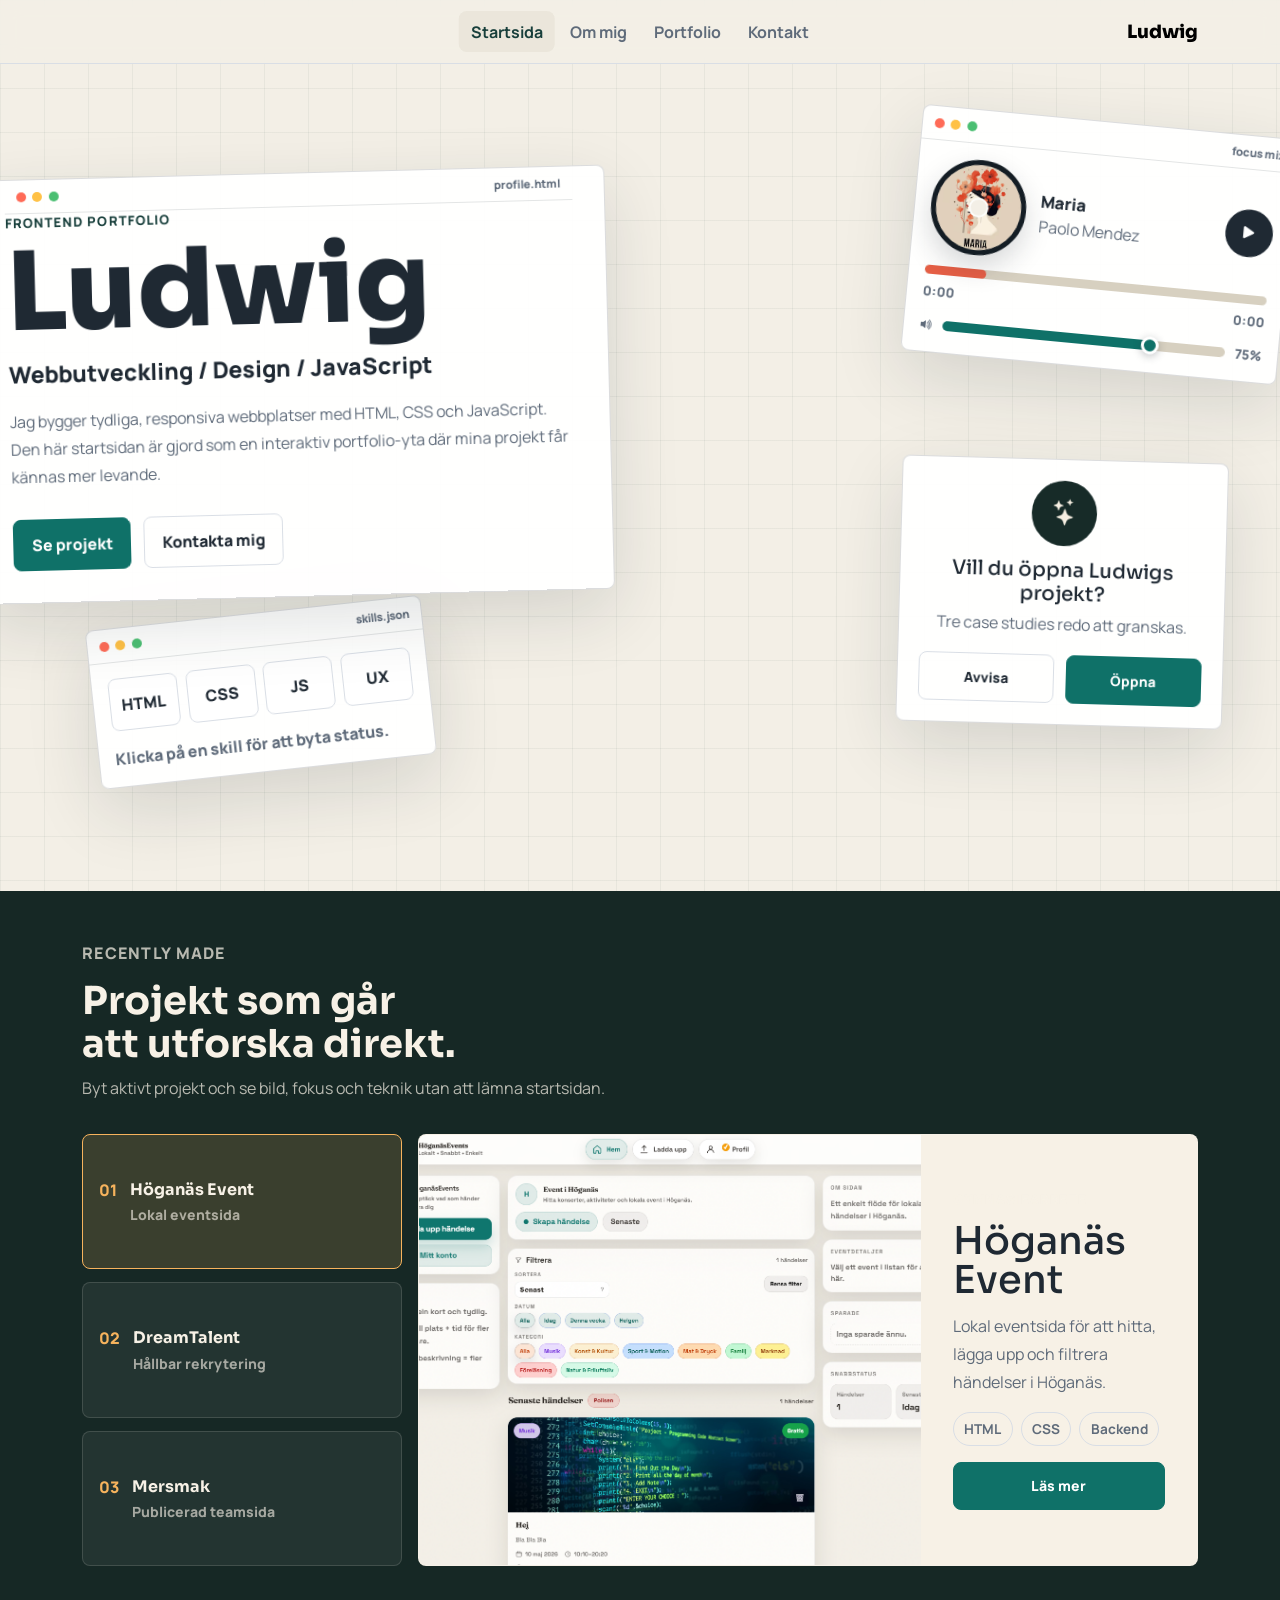
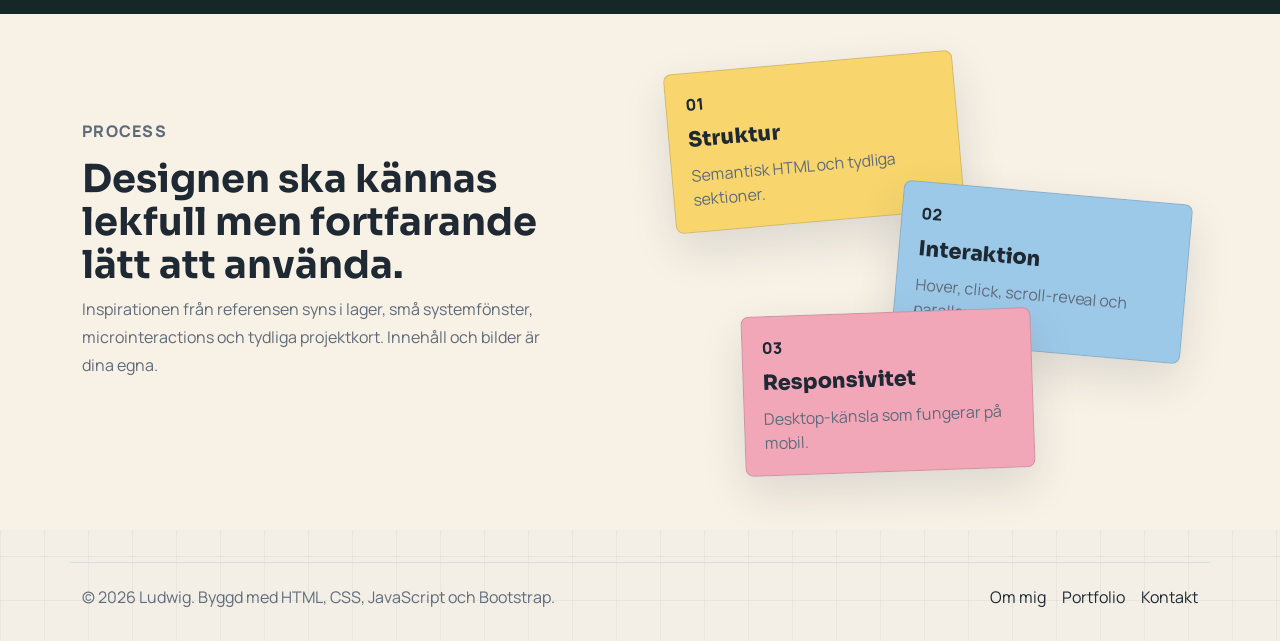
==== commit f73435f9: "Interaktiv/mail databass" ====
--- a/index.html
+++ b/index.html
@@ -10,7 +10,7 @@
   <link href="https://fonts.googleapis.com/css2?family=Manrope:wght@400;500;600;700;800&family=Sora:wght@600;700;800&display=swap" rel="stylesheet">
   <link href="https://cdn.jsdelivr.net/npm/bootstrap@5.3.3/dist/css/bootstrap.min.css" rel="stylesheet">
   <link href="https://cdn.jsdelivr.net/npm/bootstrap-icons@1.11.3/font/bootstrap-icons.min.css" rel="stylesheet">
-  <link rel="stylesheet" href="assets/css/style.css">
+  <link rel="stylesheet" href="assets/css/style.css?v=motion-3">
 </head>
 <body data-page="home" class="home-desktop">
   <a class="skip-link" href="#main-content">Hoppa till innehållet</a>
@@ -216,6 +216,6 @@
   </footer>
 
   <script src="https://cdn.jsdelivr.net/npm/bootstrap@5.3.3/dist/js/bootstrap.bundle.min.js"></script>
-  <script src="assets/js/main.js"></script>
+  <script src="assets/js/main.js?v=motion-3"></script>
 </body>
 </html>
--- a/assets/css/style.css
+++ b/assets/css/style.css
@@ -606,9 +606,8 @@
   position: absolute;
   border: 1px solid rgba(31, 41, 51, 0.16);
   border-radius: 8px;
-  background: rgba(255, 255, 255, 0.86);
+  background: rgba(255, 255, 255, 0.94);
   box-shadow: 0 24px 70px rgba(31, 41, 51, 0.14);
-  backdrop-filter: blur(18px);
   will-change: transform, opacity;
   transition: box-shadow 0.25s ease, opacity 0.25s ease;
 }
@@ -1154,7 +1153,7 @@
   .stack-window {
     position: static;
     width: 100%;
-    transform: none !important;
+    transform: none;
   }
 
   .intro-window {
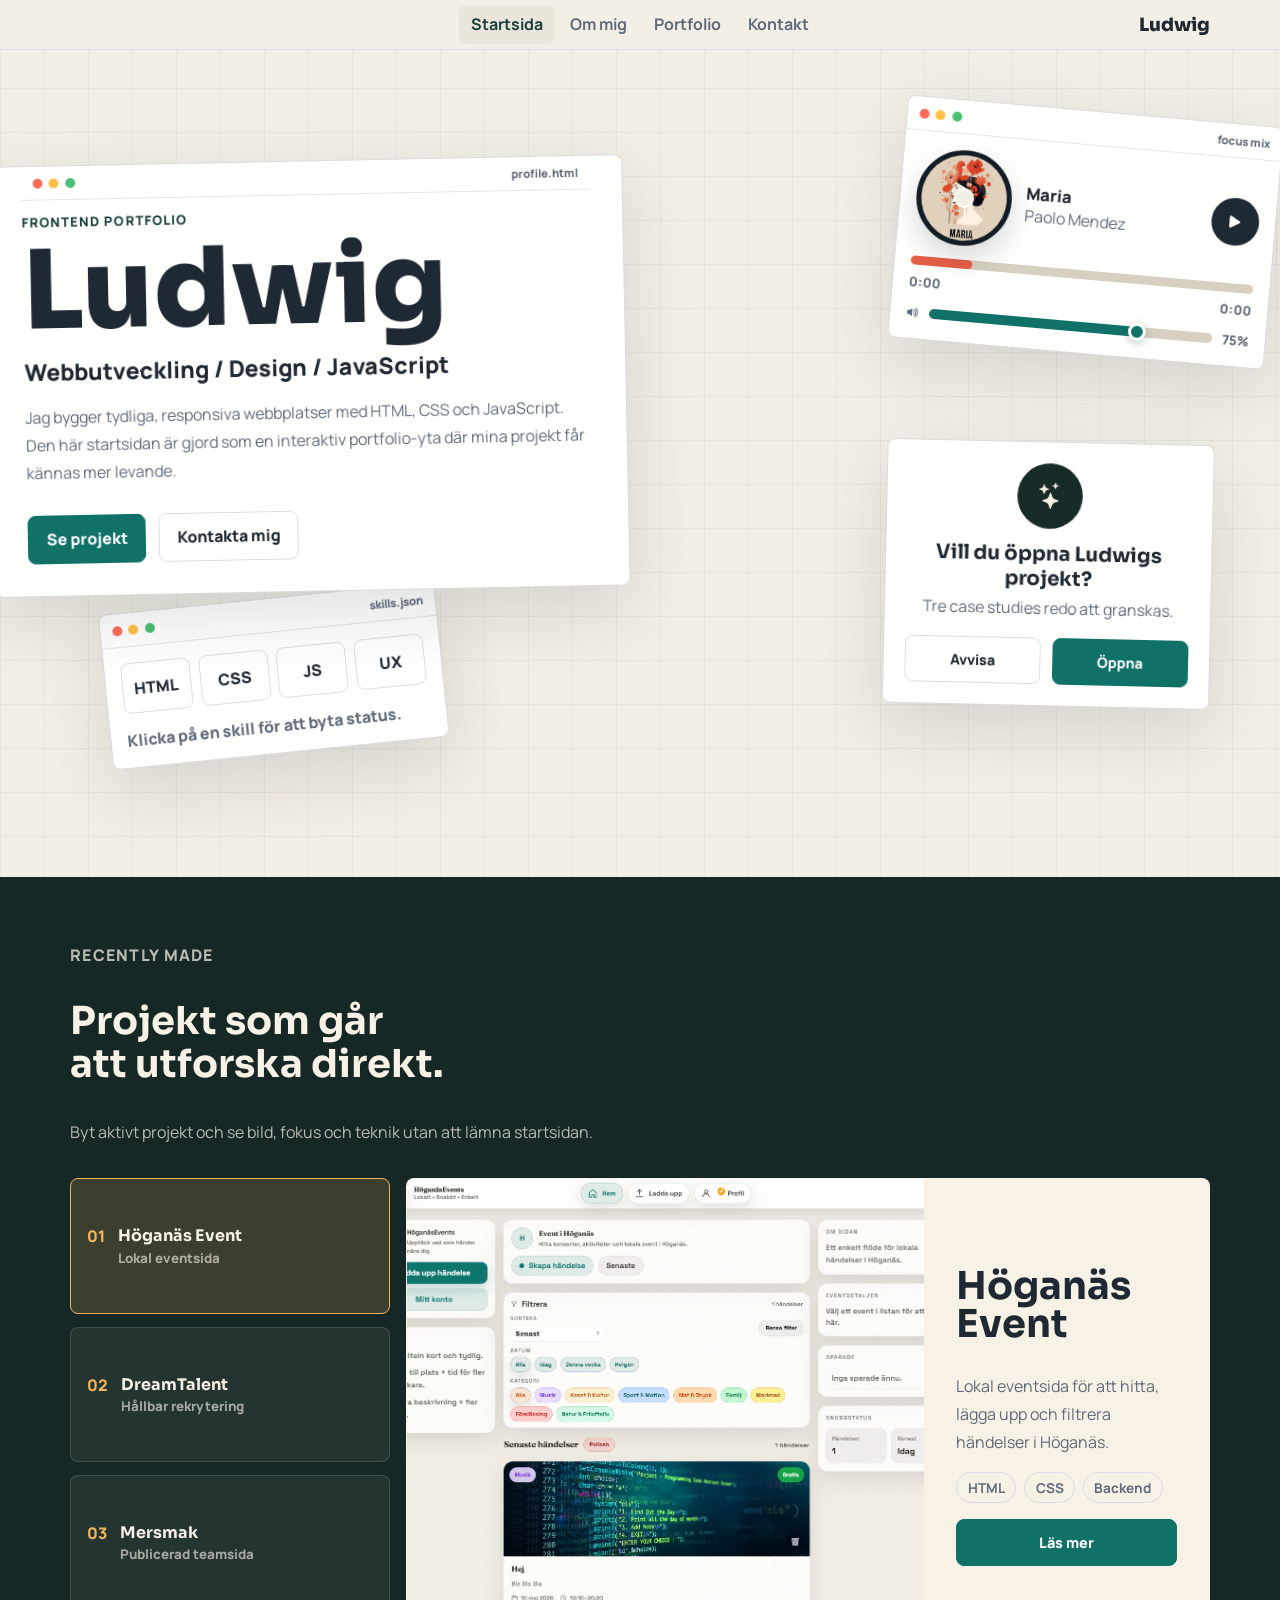
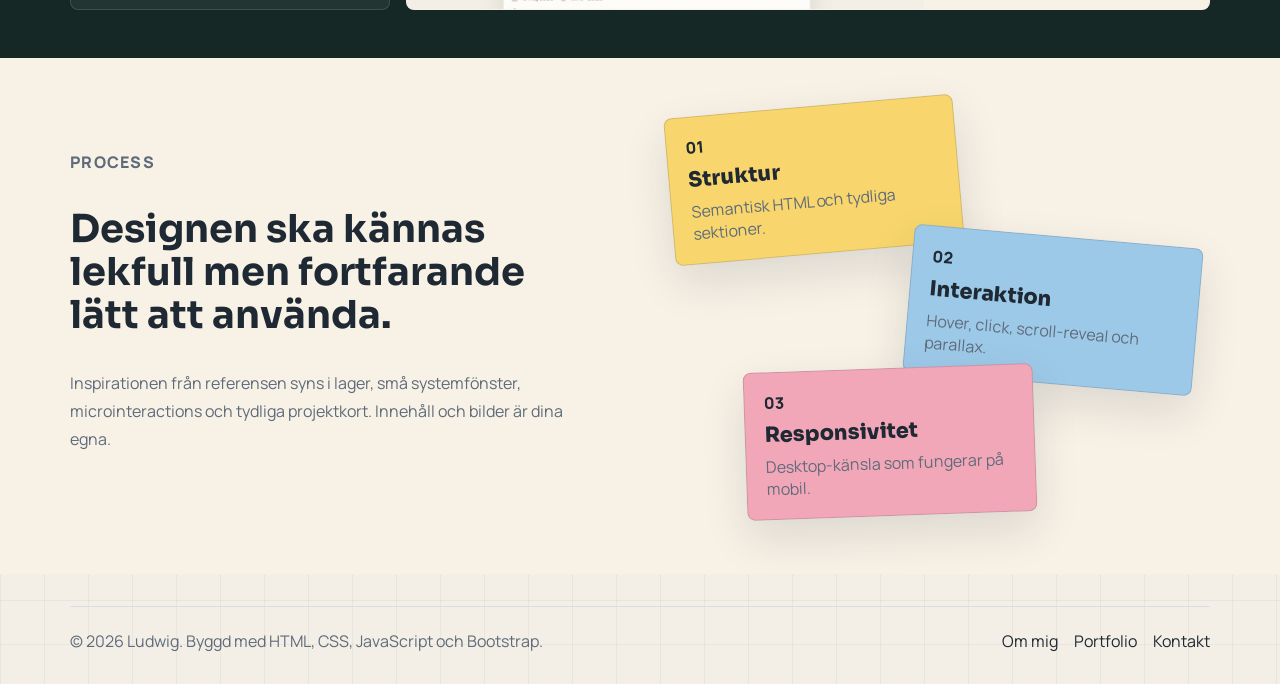
==== commit fb47b412: "Validtioen" ====
--- a/index.html
+++ b/index.html
@@ -1,4 +1,4 @@
-<!doctype html>
+<!DOCTYPE html>
 <html lang="sv">
 <head>
   <meta charset="utf-8">
@@ -8,7 +8,7 @@
   <link rel="preconnect" href="https://fonts.googleapis.com">
   <link rel="preconnect" href="https://fonts.gstatic.com" crossorigin>
   <link href="https://fonts.googleapis.com/css2?family=Manrope:wght@400;500;600;700;800&family=Sora:wght@600;700;800&display=swap" rel="stylesheet">
-  <link href="https://cdn.jsdelivr.net/npm/bootstrap@5.3.3/dist/css/bootstrap.min.css" rel="stylesheet">
+  <link rel="stylesheet" href="assets/css/bootstrap-lite.css">
   <link href="https://cdn.jsdelivr.net/npm/bootstrap-icons@1.11.3/font/bootstrap-icons.min.css" rel="stylesheet">
   <link rel="stylesheet" href="assets/css/style.css?v=motion-3">
 </head>
@@ -39,6 +39,7 @@
   </header>
 
   <main id="main-content">
+    <h1 class="visually-hidden">Ludwigs interaktiva portfolio</h1>
     <section class="desktop-hero" aria-label="Interaktiv introduktion">
       <div class="desktop-grid" data-parallax-scene>
         <article class="floating-window intro-window" data-float-card data-depth="0.04" data-reveal>
@@ -49,7 +50,7 @@
             <small>profile.html</small>
           </div>
           <p class="eyebrow">Frontend portfolio</p>
-          <h1>Ludwig</h1>
+          <h2>Ludwig</h2>
           <p class="role-line">Webbutveckling / Design / JavaScript</p>
           <p class="desktop-lead">
             Jag bygger tydliga, responsiva webbplatser med HTML, CSS och JavaScript. Den här startsidan är gjord som en interaktiv portfolio-yta där mina projekt får kännas mer levande.
@@ -61,6 +62,7 @@
         </article>
 
         <article class="floating-window player-window" data-float-card data-depth="-0.025" data-reveal>
+          <h2 class="visually-hidden">Musikspelare</h2>
           <div class="window-bar">
             <span></span>
             <span></span>
@@ -86,12 +88,12 @@
             <span data-player-time>0:00</span>
             <span data-player-duration>0:00</span>
           </div>
-          <label class="volume-control">
+          <div class="volume-control">
             <i class="bi bi-volume-up-fill" aria-hidden="true"></i>
-            <span class="visually-hidden">Volym</span>
-            <input type="range" min="0" max="1" step="0.01" value="0.75" data-volume-slider>
-            <output data-volume-value>75%</output>
-          </label>
+            <label class="visually-hidden" for="volume-slider">Volym</label>
+            <input id="volume-slider" type="range" min="0" max="1" step="0.01" value="0.75" data-volume-slider aria-describedby="volume-value">
+            <output id="volume-value" for="volume-slider" data-volume-value>75%</output>
+          </div>
           <audio data-player-audio src="assets/audio/focus.mp3" preload="metadata" loop></audio>
         </article>
 
@@ -108,6 +110,7 @@
         </article>
 
         <article class="floating-window stack-window" data-float-card data-depth="-0.045" data-reveal>
+          <h2 class="visually-hidden">Tekniker</h2>
           <div class="window-bar">
             <span></span>
             <span></span>
@@ -135,24 +138,24 @@
 
         <div class="interactive-showcase" data-reveal>
           <div class="project-switcher" role="tablist" aria-label="Välj projekt">
-            <button class="project-tab is-active" type="button" data-showcase="hoganas" role="tab" aria-selected="true">
+            <button id="project-tab-hoganas" class="project-tab is-active" type="button" data-showcase="hoganas" role="tab" aria-selected="true" aria-controls="featured-project-panel">
               <span>01</span>
               <strong>Höganäs Event</strong>
               <small>Lokal eventsida</small>
             </button>
-            <button class="project-tab" type="button" data-showcase="dream" role="tab" aria-selected="false">
+            <button id="project-tab-dream" class="project-tab" type="button" data-showcase="dream" role="tab" aria-selected="false" aria-controls="featured-project-panel">
               <span>02</span>
               <strong>DreamTalent</strong>
               <small>Hållbar rekrytering</small>
             </button>
-            <button class="project-tab" type="button" data-showcase="mersmak" role="tab" aria-selected="false">
+            <button id="project-tab-mersmak" class="project-tab" type="button" data-showcase="mersmak" role="tab" aria-selected="false" aria-controls="featured-project-panel">
               <span>03</span>
               <strong>Mersmak</strong>
               <small>Publicerad teamsida</small>
             </button>
           </div>
 
-          <article class="showcase-card" aria-live="polite">
+          <article id="featured-project-panel" class="showcase-card" role="tabpanel" aria-labelledby="project-tab-hoganas" aria-live="polite">
             <div class="showcase-image-wrap">
               <img data-showcase-image src="assets/images/hoganasevent-screenshot.png" alt="Skärmbild av Höganäs Event" width="900" height="560">
             </div>
--- a/assets/css/style.css
+++ b/assets/css/style.css
@@ -664,7 +664,7 @@
   padding: 0 2rem 2rem;
 }
 
-.intro-window h1 {
+.intro-window h2 {
   margin: 0;
   font-family: "Sora", sans-serif;
   max-width: 100%;
@@ -1220,7 +1220,7 @@
     padding-inline: 1rem;
   }
 
-  .intro-window h1 {
+  .intro-window h2 {
     font-size: clamp(3.4rem, 18vw, 5.6rem);
   }
 
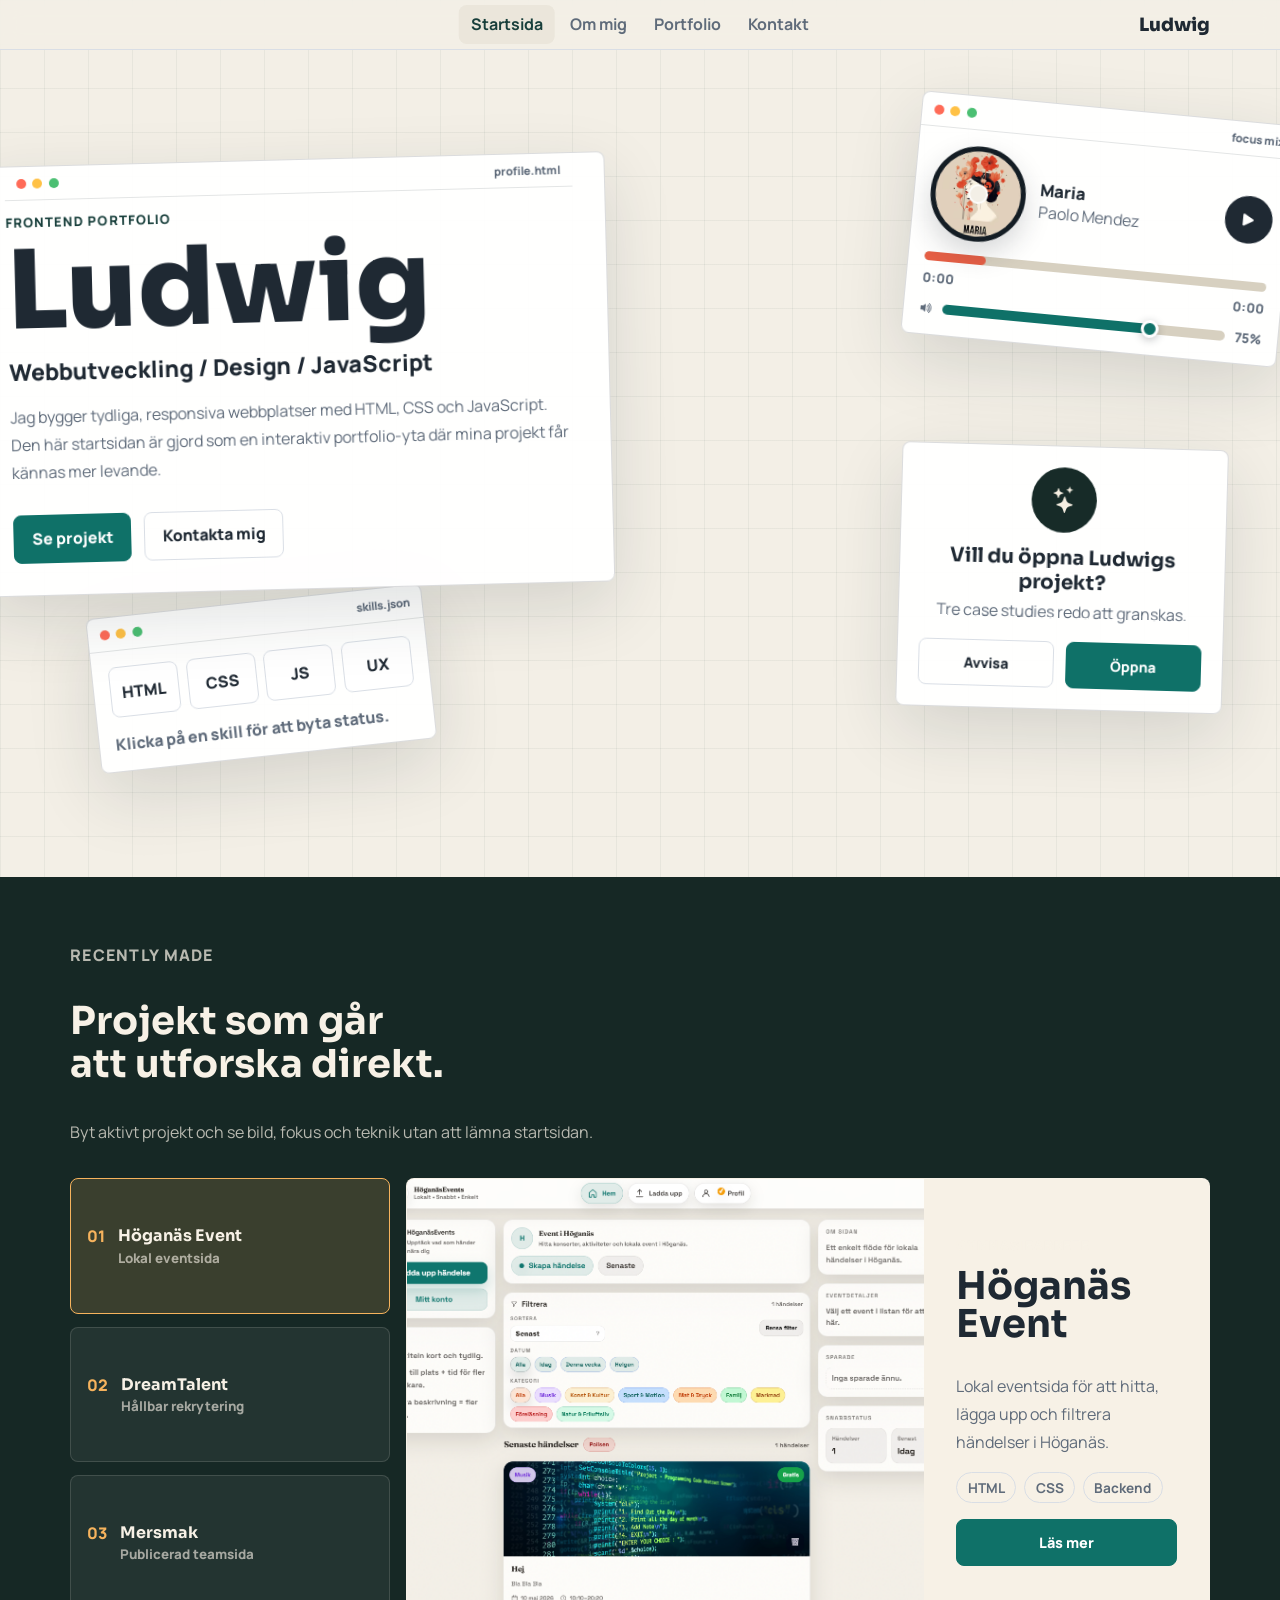
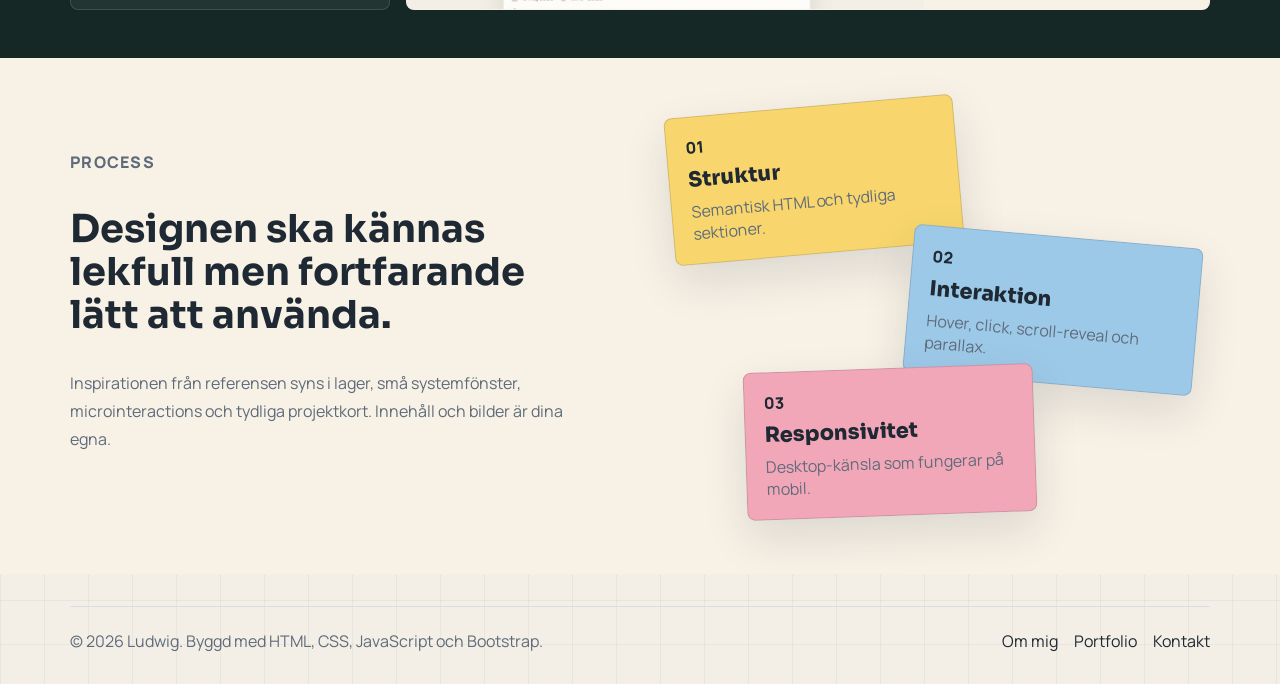
==== commit 8b251b10: "Fix error" ====
--- a/index.html
+++ b/index.html
@@ -155,7 +155,7 @@
             </button>
           </div>
 
-          <article id="featured-project-panel" class="showcase-card" role="tabpanel" aria-labelledby="project-tab-hoganas" aria-live="polite">
+          <div id="featured-project-panel" class="showcase-card" role="tabpanel" aria-labelledby="project-tab-hoganas" aria-live="polite">
             <div class="showcase-image-wrap">
               <img data-showcase-image src="assets/images/hoganasevent-screenshot.png" alt="Skärmbild av Höganäs Event" width="900" height="560">
             </div>
@@ -170,7 +170,7 @@
               </div>
               <a class="btn btn-brand btn-sm" href="portfolio.html#project-hoganasevent">Läs mer</a>
             </div>
-          </article>
+          </div>
         </div>
       </div>
     </section>
--- a/assets/css/style.css
+++ b/assets/css/style.css
@@ -333,6 +333,23 @@
   overflow: hidden;
 }
 
+.project-card-clickable {
+  cursor: pointer;
+  transition: border-color var(--transition), box-shadow var(--transition), transform var(--transition);
+}
+
+.project-card-clickable:hover,
+.project-card-clickable:focus-visible {
+  border-color: rgba(24, 132, 179, 0.45);
+  box-shadow: 0 18px 45px rgba(17, 24, 39, 0.12);
+  transform: translateY(-4px);
+}
+
+.project-card-clickable:focus-visible {
+  outline: 3px solid rgba(24, 132, 179, 0.22);
+  outline-offset: 4px;
+}
+
 .project-preview-card img,
 .project-card img,
 #projectModalImage {
